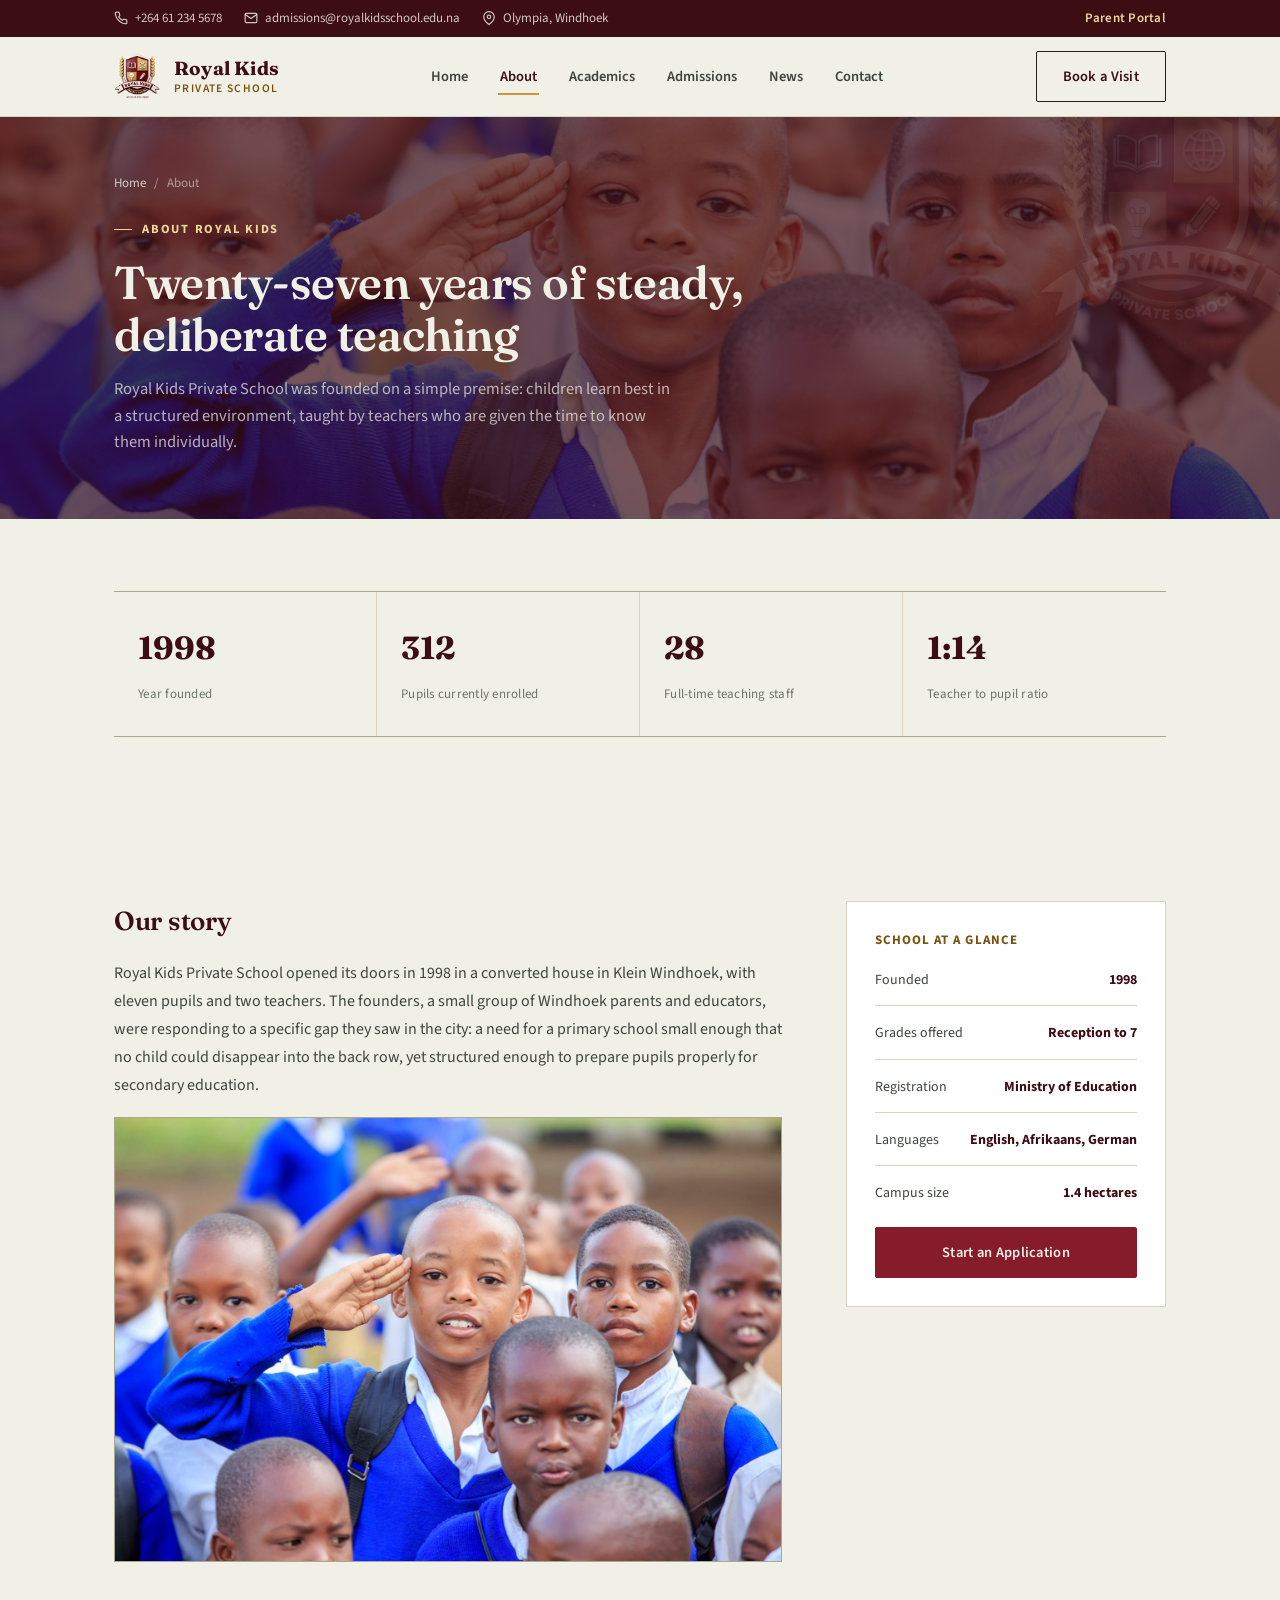
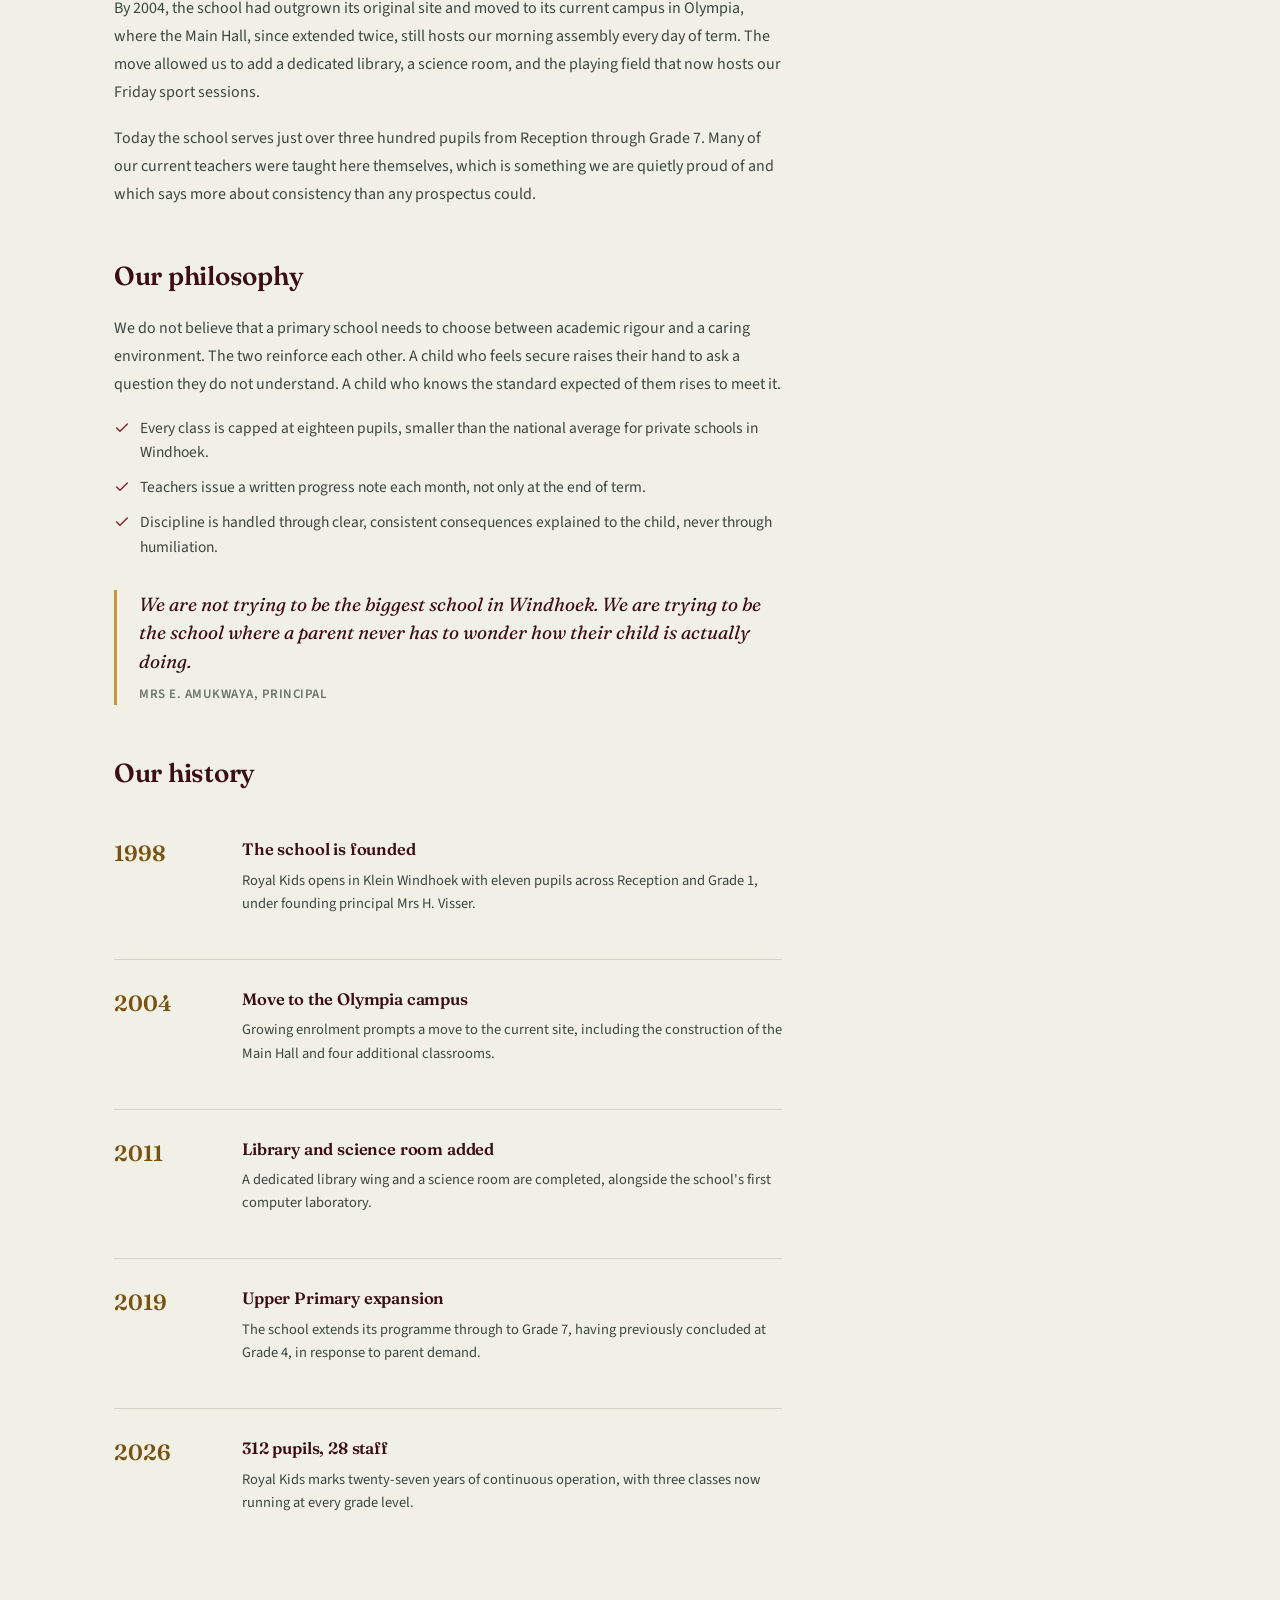
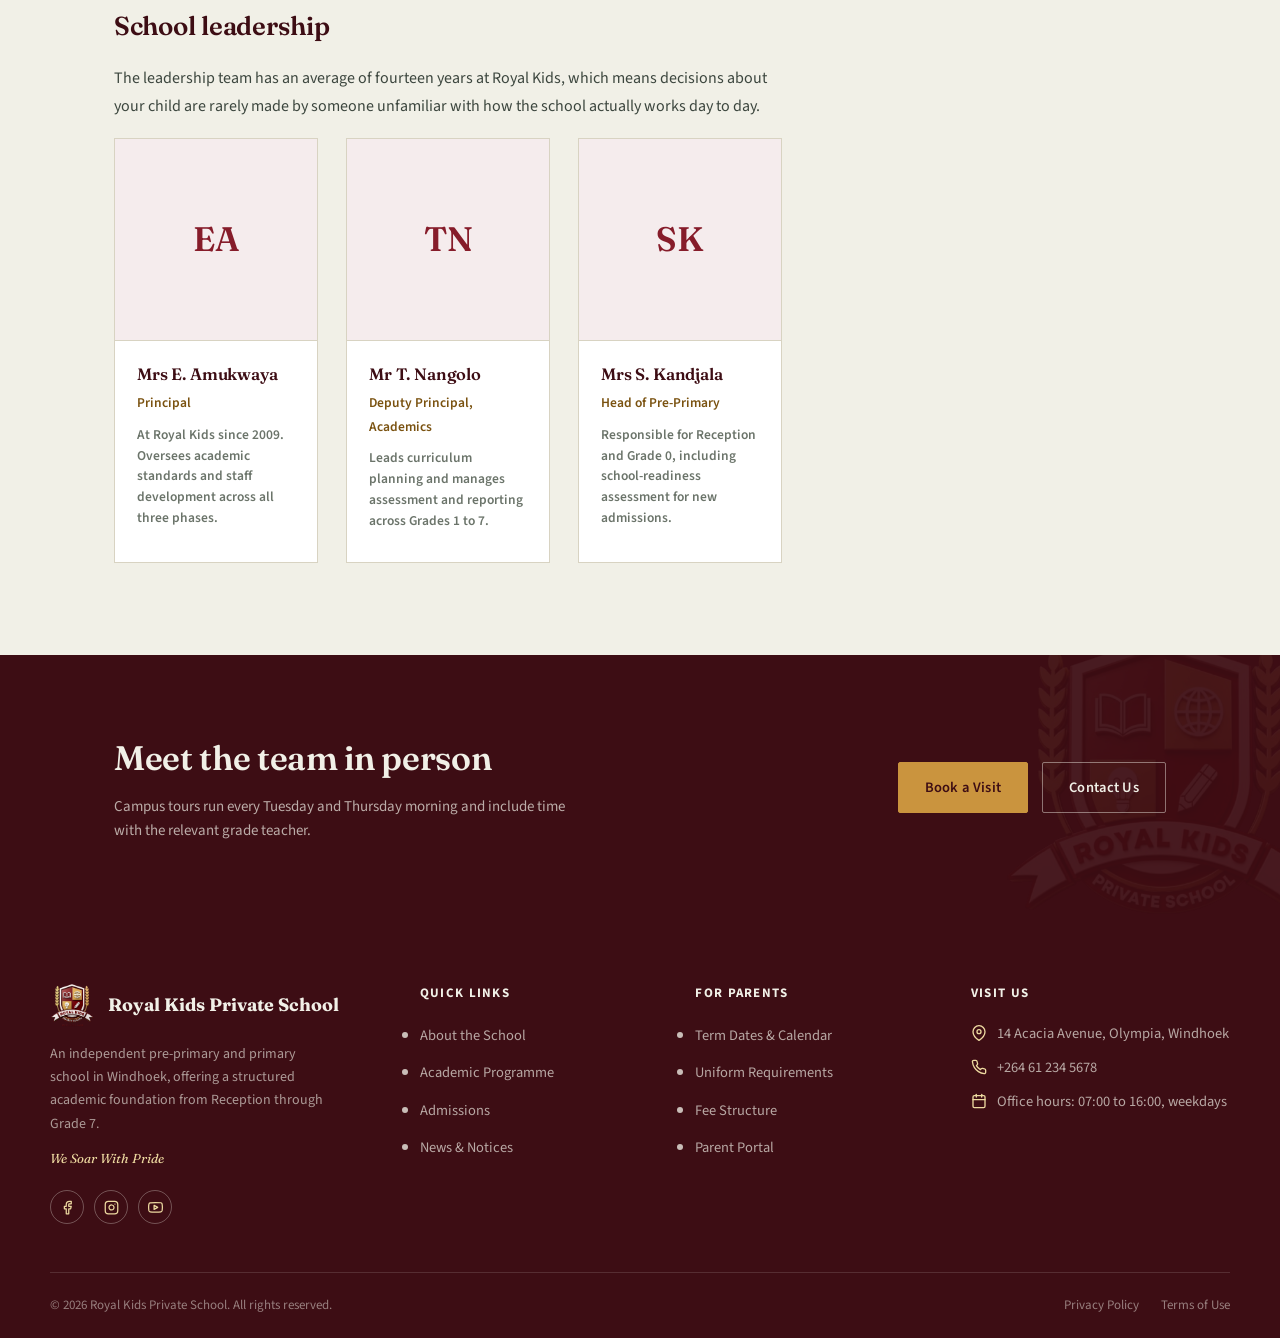
==== pages/about.html @ f963676c "Replace SVG crest with real school logo PNG Swap all crest.svg references (nav brand-mark, footer br" ====
<!DOCTYPE html>
<html lang="en">
<head>
<meta charset="UTF-8">
<meta name="viewport" content="width=device-width, initial-scale=1.0">
<title>About Us | Royal Kids Private School</title>
<meta name="description" content="Learn about Royal Kids Private School's history, leadership, and educational philosophy in Windhoek, Namibia.">
<link rel="preconnect" href="https://fonts.googleapis.com">
<link rel="preconnect" href="https://fonts.gstatic.com" crossorigin>
<link href="https://fonts.googleapis.com/css2?family=Fraunces:ital,opsz,wght@0,9..144,400;0,9..144,500;0,9..144,600;0,9..144,700;1,9..144,500&family=Source+Sans+3:wght@400;500;600;700&display=swap" rel="stylesheet">
<link rel="icon" type="image/png" href="../images/royal-logo.png">
<link rel="stylesheet" href="../css/tokens.css">
<link rel="stylesheet" href="../css/layout.css">
<link rel="stylesheet" href="../css/page.css">
</head>
<body>

<div class="topbar">
  <div class="container">
    <div class="topbar-contact">
      <a href="tel:+264612345678">
        <svg class="icon" viewBox="0 0 24 24" stroke-width="2" stroke-linecap="round" stroke-linejoin="round"><path d="M22 16.92v3a2 2 0 0 1-2.18 2 19.79 19.79 0 0 1-8.63-3.07 19.5 19.5 0 0 1-6-6 19.79 19.79 0 0 1-3.07-8.67A2 2 0 0 1 4.11 2h3a2 2 0 0 1 2 1.72c.127.96.361 1.903.7 2.81a2 2 0 0 1-.45 2.11L8.09 9.91a16 16 0 0 0 6 6l1.27-1.27a2 2 0 0 1 2.11-.45c.907.339 1.85.573 2.81.7A2 2 0 0 1 22 16.92z"/></svg>
        +264 61 234 5678
      </a>
      <a href="mailto:admissions@royalkidsschool.edu.na">
        <svg class="icon" viewBox="0 0 24 24" stroke-width="2" stroke-linecap="round" stroke-linejoin="round"><path d="M4 4h16c1.1 0 2 .9 2 2v12c0 1.1-.9 2-2 2H4c-1.1 0-2-.9-2-2V6c0-1.1.9-2 2-2z"/><polyline points="22,6 12,13 2,6"/></svg>
        admissions@royalkidsschool.edu.na
      </a>
      <span>
        <svg class="icon" viewBox="0 0 24 24" stroke-width="2" stroke-linecap="round" stroke-linejoin="round"><path d="M21 10c0 7-9 13-9 13s-9-6-9-13a9 9 0 1 1 18 0z"/><circle cx="12" cy="10" r="3"/></svg>
        Olympia, Windhoek
      </span>
    </div>
    <div class="topbar-portal">
      <a href="#">Parent Portal</a>
    </div>
  </div>
</div>

<header class="site-header">
  <div class="container">
    <a href="../index.html" class="brand">
      <img src="../images/royal-logo.png" alt="Royal Kids Private School crest" class="brand-mark">
      <span class="brand-name">
        <strong>Royal Kids</strong>
        <span>Private School</span>
      </span>
    </a>
    <nav class="main-nav" aria-label="Primary">
      <ul>
        <li><a href="../index.html">Home</a></li>
        <li><a href="about.html" aria-current="page">About</a></li>
        <li><a href="academics.html">Academics</a></li>
        <li><a href="admissions.html">Admissions</a></li>
        <li><a href="news.html">News</a></li>
        <li><a href="contact.html">Contact</a></li>
      </ul>
    </nav>
    <div class="nav-cta">
      <a href="admissions.html" class="btn btn-outline">Book a Visit</a>
      <button class="nav-toggle" aria-label="Open menu" aria-expanded="false" id="navToggle">
        <svg class="icon" viewBox="0 0 24 24" stroke-width="2" stroke-linecap="round" stroke-linejoin="round"><line x1="3" y1="12" x2="21" y2="12"/><line x1="3" y1="6" x2="21" y2="6"/><line x1="3" y1="18" x2="21" y2="18"/></svg>
      </button>
    </div>
  </div>
  <nav class="mobile-nav" id="mobileNav" aria-label="Mobile">
    <ul>
      <li><a href="../index.html">Home</a></li>
      <li><a href="about.html">About</a></li>
      <li><a href="academics.html">Academics</a></li>
      <li><a href="admissions.html">Admissions</a></li>
      <li><a href="news.html">News</a></li>
      <li><a href="contact.html">Contact</a></li>
    </ul>
    <div class="mobile-cta">
      <a href="admissions.html" class="btn btn-primary" style="width:100%; justify-content:center;">Book a Visit</a>
    </div>
  </nav>
</header>

<main>

  <section class="page-hero">
    <img src="../images/photos/photo-about-assembly.jpg" alt="" class="page-hero-photo">
    <img src="../images/royal-logo.png" alt="" class="page-hero-watermark">
    <div class="container">
      <div class="breadcrumb"><a href="../index.html">Home</a> <span>/</span> <span>About</span></div>
      <span class="eyebrow">About Royal Kids</span>
      <h1>Twenty-seven years of steady, deliberate teaching</h1>
      <p>Royal Kids Private School was founded on a simple premise: children learn best in a structured environment, taught by teachers who are given the time to know them individually.</p>
    </div>
  </section>

  <section class="section--tight">
    <div class="container">
      <div class="stat-row">
        <div class="stat-cell">
          <strong>1998</strong>
          <span>Year founded</span>
        </div>
        <div class="stat-cell">
          <strong>312</strong>
          <span>Pupils currently enrolled</span>
        </div>
        <div class="stat-cell">
          <strong>28</strong>
          <span>Full-time teaching staff</span>
        </div>
        <div class="stat-cell">
          <strong>1:14</strong>
          <span>Teacher to pupil ratio</span>
        </div>
      </div>
    </div>
  </section>

  <section class="section">
    <div class="container">
      <div class="page-body">
        <div class="prose">
          <h2>Our story</h2>
          <p>Royal Kids Private School opened its doors in 1998 in a converted house in Klein Windhoek, with eleven pupils and two teachers. The founders, a small group of Windhoek parents and educators, were responding to a specific gap they saw in the city: a need for a primary school small enough that no child could disappear into the back row, yet structured enough to prepare pupils properly for secondary education.</p>

          <div class="prose-photo">
            <img src="../images/photos/photo-about-assembly.jpg" alt="Royal Kids pupils in school uniform gathered outdoors on the Olympia campus">
          </div>

          <p>By 2004, the school had outgrown its original site and moved to its current campus in Olympia, where the Main Hall, since extended twice, still hosts our morning assembly every day of term. The move allowed us to add a dedicated library, a science room, and the playing field that now hosts our Friday sport sessions.</p>
          <p>Today the school serves just over three hundred pupils from Reception through Grade 7. Many of our current teachers were taught here themselves, which is something we are quietly proud of and which says more about consistency than any prospectus could.</p>

          <h2>Our philosophy</h2>
          <p>We do not believe that a primary school needs to choose between academic rigour and a caring environment. The two reinforce each other. A child who feels secure raises their hand to ask a question they do not understand. A child who knows the standard expected of them rises to meet it.</p>
          <ul>
            <li><svg class="icon" viewBox="0 0 24 24" stroke-width="2" stroke-linecap="round" stroke-linejoin="round"><polyline points="20,6 9,17 4,12"/></svg>Every class is capped at eighteen pupils, smaller than the national average for private schools in Windhoek.</li>
            <li><svg class="icon" viewBox="0 0 24 24" stroke-width="2" stroke-linecap="round" stroke-linejoin="round"><polyline points="20,6 9,17 4,12"/></svg>Teachers issue a written progress note each month, not only at the end of term.</li>
            <li><svg class="icon" viewBox="0 0 24 24" stroke-width="2" stroke-linecap="round" stroke-linejoin="round"><polyline points="20,6 9,17 4,12"/></svg>Discipline is handled through clear, consistent consequences explained to the child, never through humiliation.</li>
          </ul>

          <blockquote>
            We are not trying to be the biggest school in Windhoek. We are trying to be the school where a parent never has to wonder how their child is actually doing.
            <cite>Mrs E. Amukwaya, Principal</cite>
          </blockquote>

          <h2>Our history</h2>
          <div class="timeline">
            <div class="timeline-row">
              <span class="timeline-year">1998</span>
              <div>
                <h4>The school is founded</h4>
                <p>Royal Kids opens in Klein Windhoek with eleven pupils across Reception and Grade 1, under founding principal Mrs H. Visser.</p>
              </div>
            </div>
            <div class="timeline-row">
              <span class="timeline-year">2004</span>
              <div>
                <h4>Move to the Olympia campus</h4>
                <p>Growing enrolment prompts a move to the current site, including the construction of the Main Hall and four additional classrooms.</p>
              </div>
            </div>
            <div class="timeline-row">
              <span class="timeline-year">2011</span>
              <div>
                <h4>Library and science room added</h4>
                <p>A dedicated library wing and a science room are completed, alongside the school's first computer laboratory.</p>
              </div>
            </div>
            <div class="timeline-row">
              <span class="timeline-year">2019</span>
              <div>
                <h4>Upper Primary expansion</h4>
                <p>The school extends its programme through to Grade 7, having previously concluded at Grade 4, in response to parent demand.</p>
              </div>
            </div>
            <div class="timeline-row">
              <span class="timeline-year">2026</span>
              <div>
                <h4>312 pupils, 28 staff</h4>
                <p>Royal Kids marks twenty-seven years of continuous operation, with three classes now running at every grade level.</p>
              </div>
            </div>
          </div>

          <h2>School leadership</h2>
          <p>The leadership team has an average of fourteen years at Royal Kids, which means decisions about your child are rarely made by someone unfamiliar with how the school actually works day to day.</p>
          <div class="people-grid">
            <div class="person-card">
              <div class="person-portrait"><span>EA</span></div>
              <div class="person-info">
                <h4>Mrs E. Amukwaya</h4>
                <p>Principal</p>
                <p class="bio">At Royal Kids since 2009. Oversees academic standards and staff development across all three phases.</p>
              </div>
            </div>
            <div class="person-card">
              <div class="person-portrait"><span>TN</span></div>
              <div class="person-info">
                <h4>Mr T. Nangolo</h4>
                <p>Deputy Principal, Academics</p>
                <p class="bio">Leads curriculum planning and manages assessment and reporting across Grades 1 to 7.</p>
              </div>
            </div>
            <div class="person-card">
              <div class="person-portrait"><span>SK</span></div>
              <div class="person-info">
                <h4>Mrs S. Kandjala</h4>
                <p>Head of Pre-Primary</p>
                <p class="bio">Responsible for Reception and Grade 0, including school-readiness assessment for new admissions.</p>
              </div>
            </div>
          </div>
        </div>

        <aside class="side-card">
          <h4>School at a glance</h4>
          <div class="side-card-list">
            <div class="side-card-item"><span>Founded</span><span>1998</span></div>
            <div class="side-card-item"><span>Grades offered</span><span>Reception to 7</span></div>
            <div class="side-card-item"><span>Registration</span><span>Ministry of Education</span></div>
            <div class="side-card-item"><span>Languages</span><span>English, Afrikaans, German</span></div>
            <div class="side-card-item"><span>Campus size</span><span>1.4 hectares</span></div>
          </div>
          <a href="admissions.html" class="btn btn-primary">Start an Application</a>
        </aside>
      </div>
    </div>
  </section>

  <section class="cta-band">
    <img src="../images/royal-logo.png" alt="" class="cta-band-watermark">
    <div class="container">
      <div>
        <h2>Meet the team in person</h2>
        <p>Campus tours run every Tuesday and Thursday morning and include time with the relevant grade teacher.</p>
      </div>
      <div class="cta-band-actions">
        <a href="admissions.html" class="btn btn-on-dark">Book a Visit</a>
        <a href="contact.html" class="btn btn-ghost-on-dark">Contact Us</a>
      </div>
    </div>
  </section>

</main>

<footer class="site-footer">
  <div class="container footer-top">
    <div class="footer-brand">
      <div class="footer-brand-row">
        <img src="../images/royal-logo.png" alt="Royal Kids Private School crest" class="brand-mark">
        <strong>Royal Kids Private School</strong>
      </div>
      <p class="footer-tagline">An independent pre-primary and primary school in Windhoek, offering a structured academic foundation from Reception through Grade 7.</p>
      <p class="footer-soar">We Soar With Pride</p>
      <div class="footer-social">
        <a href="#" aria-label="Facebook"><svg class="icon" viewBox="0 0 24 24" stroke-width="2" stroke-linecap="round" stroke-linejoin="round"><path d="M18 2h-3a5 5 0 00-5 5v3H7v4h3v8h4v-8h3l1-4h-4V7a1 1 0 011-1h3z"/></svg></a>
        <a href="#" aria-label="Instagram"><svg class="icon" viewBox="0 0 24 24" stroke-width="2" stroke-linecap="round" stroke-linejoin="round"><rect x="2" y="2" width="20" height="20" rx="5"/><path d="M16 11.37A4 4 0 1112.63 8 4 4 0 0116 11.37z"/><line x1="17.5" y1="6.5" x2="17.51" y2="6.5"/></svg></a>
        <a href="#" aria-label="YouTube"><svg class="icon" viewBox="0 0 24 24" stroke-width="2" stroke-linecap="round" stroke-linejoin="round"><path d="M22.54 6.42a2.78 2.78 0 00-1.94-2C18.88 4 12 4 12 4s-6.88 0-8.6.46a2.78 2.78 0 00-1.94 2A29 29 0 001 11.75a29 29 0 00.46 5.33A2.78 2.78 0 003.4 19c1.72.46 8.6.46 8.6.46s6.88 0 8.6-.46a2.78 2.78 0 001.94-2 29 29 0 00.46-5.25 29 29 0 00-.46-5.33z"/><polygon points="9.75,15.02 15.5,11.75 9.75,8.48"/></svg></a>
      </div>
    </div>
    <div class="footer-col">
      <h4>Quick Links</h4>
      <ul>
        <li><a href="about.html">About the School</a></li>
        <li><a href="academics.html">Academic Programme</a></li>
        <li><a href="admissions.html">Admissions</a></li>
        <li><a href="news.html">News &amp; Notices</a></li>
      </ul>
    </div>
    <div class="footer-col">
      <h4>For Parents</h4>
      <ul>
        <li><a href="#">Term Dates &amp; Calendar</a></li>
        <li><a href="#">Uniform Requirements</a></li>
        <li><a href="#">Fee Structure</a></li>
        <li><a href="#">Parent Portal</a></li>
      </ul>
    </div>
    <div class="footer-col">
      <h4>Visit Us</h4>
      <ul class="footer-contact">
        <li>
          <svg class="icon" viewBox="0 0 24 24" stroke-width="2" stroke-linecap="round" stroke-linejoin="round"><path d="M21 10c0 7-9 13-9 13s-9-6-9-13a9 9 0 1118 0z"/><circle cx="12" cy="10" r="3"/></svg>
          14 Acacia Avenue, Olympia, Windhoek
        </li>
        <li>
          <svg class="icon" viewBox="0 0 24 24" stroke-width="2" stroke-linecap="round" stroke-linejoin="round"><path d="M22 16.92v3a2 2 0 01-2.18 2 19.79 19.79 0 01-8.63-3.07 19.5 19.5 0 01-6-6 19.79 19.79 0 01-3.07-8.67A2 2 0 014.11 2h3a2 2 0 012 1.72c.127.96.361 1.903.7 2.81a2 2 0 01-.45 2.11L8.09 9.91a16 16 0 006 6l1.27-1.27a2 2 0 012.11-.45c.907.339 1.85.573 2.81.7A2 2 0 0122 16.92z"/></svg>
          +264 61 234 5678
        </li>
        <li>
          <svg class="icon" viewBox="0 0 24 24" stroke-width="2" stroke-linecap="round" stroke-linejoin="round"><rect x="3" y="4" width="18" height="18" rx="2"/><line x1="16" y1="2" x2="16" y2="6"/><line x1="8" y1="2" x2="8" y2="6"/><line x1="3" y1="10" x2="21" y2="10"/></svg>
          Office hours: 07:00 to 16:00, weekdays
        </li>
      </ul>
    </div>
  </div>
  <div class="container footer-bottom">
    <span>&copy; 2026 Royal Kids Private School. All rights reserved.</span>
    <div class="footer-bottom-links">
      <a href="#">Privacy Policy</a>
      <a href="#">Terms of Use</a>
    </div>
  </div>
</footer>

<script src="../js/main.js"></script>
</body>
</html>
---- css/tokens.css ----
/* ============================================================
   ROYAL KIDS PRIVATE SCHOOL — DESIGN TOKENS
   A traditional, editorial school identity: maroon and gold,
   warm paper ground.
   No gradients. No drop-shadows-as-decoration. Hairline rules
   throughout, in the spirit of a certificate or report card.
   ============================================================ */

:root {
  /* ---- Color: brand ---- */
  --forest-900: #3D0D14;   /* deepest maroon, nav/footer ground */
  --forest-700: #861C2A;   /* primary brand maroon */
  --forest-600: #9E2333;   /* lighter step, hovers */
  --forest-100: #F5ECED;   /* pale maroon wash for sections */

  --brass-700:  #7A5210;   /* deep gold, text-on-paper accent */
  --brass-500:  #CA943E;   /* primary gold accent */
  --brass-200:  #EDD9A0;   /* pale gold wash */

  --maroon-700: #3A0B14;   /* deep secondary, distinct from primary */
  --maroon-500: #521220;

  /* ---- Color: neutrals ---- */
  --paper:      #f1f0e7;   /* warm sage-tinted paper, page ground */
  --paper-raised: #ffffff; /* cards/panels above paper */
  --ink-900:    #1b231d;   /* near-black, warm green-cast, body text */
  --ink-700:    #3c463e;   /* secondary text */
  --ink-500:    #6b746a;   /* tertiary / muted text */
  --line:       #d8d3c2;   /* hairline borders on paper */
  --line-deep:  #aba78f;   /* slightly stronger hairline */

  /* ---- Type ---- */
  --font-display: "Fraunces", "Iowan Old Style", Georgia, serif;
  --font-body: "Source Sans 3", "Segoe UI", system-ui, sans-serif;

  /* ---- Scale ---- */
  --radius-sm: 2px;
  --radius-md: 3px;

  /* ---- Shadow: used only for true elevation, never decoration ---- */
  --shadow-card: 0 1px 2px rgba(61, 13, 20, 0.06), 0 6px 16px rgba(61, 13, 20, 0.07);

  /* ---- Layout ---- */
  --container: 1180px;
  --container-narrow: 760px;
  --gutter: clamp(20px, 5vw, 64px);
}

* { box-sizing: border-box; }

html {
  scroll-behavior: smooth;
}

@media (prefers-reduced-motion: reduce) {
  html { scroll-behavior: auto; }
  *, *::before, *::after {
    animation-duration: 0.001ms !important;
    animation-iteration-count: 1 !important;
    transition-duration: 0.001ms !important;
  }
}

body {
  margin: 0;
  font-family: var(--font-body);
  background: var(--paper);
  color: var(--ink-900);
  font-size: 16.5px;
  line-height: 1.6;
  -webkit-font-smoothing: antialiased;
}

img { max-width: 100%; display: block; }

a { color: inherit; text-decoration: none; }

h1, h2, h3, h4 {
  font-family: var(--font-display);
  font-weight: 600;
  margin: 0;
  color: var(--forest-900);
  letter-spacing: -0.01em;
}

p { margin: 0; }

ul { margin: 0; padding: 0; }

button { font-family: inherit; cursor: pointer; }

:focus-visible {
  outline: 2px solid var(--brass-700);
  outline-offset: 3px;
}

.container {
  max-width: var(--container);
  margin: 0 auto;
  padding-inline: var(--gutter);
}

.container-narrow {
  max-width: var(--container-narrow);
  margin: 0 auto;
  padding-inline: var(--gutter);
}

/* ---- Eyebrow label: used only where it encodes a real category ---- */
.eyebrow {
  display: inline-flex;
  align-items: center;
  gap: 10px;
  font-family: var(--font-body);
  font-size: 12.5px;
  font-weight: 700;
  letter-spacing: 0.14em;
  text-transform: uppercase;
  color: var(--brass-700);
}

.eyebrow::before {
  content: "";
  width: 18px;
  height: 1px;
  background: var(--brass-700);
  display: inline-block;
}

/* ---- Double rule: the recurring section-divider signature ---- */
.ledger-rule {
  height: 9px;
  border-top: 1px solid var(--line-deep);
  border-bottom: 1px solid var(--line-deep);
}

.ledger-rule--brass {
  border-color: var(--brass-500);
  opacity: 0.6;
}

/* ---- Buttons ---- */
.btn {
  display: inline-flex;
  align-items: center;
  gap: 10px;
  font-family: var(--font-body);
  font-weight: 600;
  font-size: 14.5px;
  letter-spacing: 0.02em;
  padding: 13px 26px;
  border-radius: var(--radius-sm);
  border: 1px solid transparent;
  transition: background 160ms ease, color 160ms ease, border-color 160ms ease;
  white-space: nowrap;
}

.btn-primary {
  background: var(--forest-700);
  color: var(--paper);
  border-color: var(--forest-700);
}
.btn-primary:hover { background: var(--forest-600); }

.btn-outline {
  background: transparent;
  color: var(--forest-900);
  border-color: var(--ink-900);
}
.btn-outline:hover {
  background: var(--forest-900);
  color: var(--paper);
  border-color: var(--forest-900);
}

.btn-on-dark {
  background: var(--brass-500);
  color: var(--forest-900);
  border-color: var(--brass-500);
}
.btn-on-dark:hover { background: var(--brass-200); }

.btn-ghost-on-dark {
  background: transparent;
  color: var(--paper);
  border-color: rgba(241, 240, 231, 0.45);
}
.btn-ghost-on-dark:hover {
  border-color: var(--paper);
  background: rgba(241, 240, 231, 0.08);
}

.btn svg { width: 16px; height: 16px; flex-shrink: 0; }

/* ---- Icon sizing helper ---- */
.icon { width: 22px; height: 22px; stroke: currentColor; fill: none; }
---- css/layout.css ----
/* ============================================================
   SITE HEADER / NAVIGATION
   ============================================================ */

.topbar {
  background: var(--forest-900);
  color: var(--paper);
  font-size: 13px;
}

.topbar .container {
  display: flex;
  align-items: center;
  justify-content: space-between;
  padding-top: 8px;
  padding-bottom: 8px;
  flex-wrap: wrap;
  gap: 8px;
}

.topbar-contact {
  display: flex;
  gap: 22px;
  flex-wrap: wrap;
}

.topbar-contact a,
.topbar-contact span {
  display: inline-flex;
  align-items: center;
  gap: 7px;
  color: rgba(241, 240, 231, 0.82);
  transition: color 150ms ease;
}

.topbar-contact a:hover { color: var(--brass-200); }

.topbar-contact .icon { width: 14px; height: 14px; }

@media (max-width: 700px) {
  .topbar-contact a[href^="mailto"],
  .topbar-contact span { display: none; }
}

.topbar-portal a {
  color: var(--brass-200);
  font-weight: 600;
  letter-spacing: 0.02em;
}

.site-header {
  background: var(--paper);
  border-bottom: 1px solid var(--line);
  position: sticky;
  top: 0;
  z-index: 50;
}

.site-header .container {
  display: flex;
  align-items: center;
  justify-content: space-between;
  padding-top: 14px;
  padding-bottom: 14px;
  gap: 24px;
}

.brand {
  display: flex;
  align-items: center;
  gap: 14px;
}

.brand-mark { width: 46px; height: 46px; flex-shrink: 0; }

.brand-name {
  display: flex;
  flex-direction: column;
  line-height: 1.15;
}

.brand-name strong {
  font-family: var(--font-display);
  font-size: 19px;
  font-weight: 700;
  color: var(--forest-900);
  letter-spacing: 0.01em;
}

.brand-name span {
  font-size: 11.5px;
  letter-spacing: 0.12em;
  text-transform: uppercase;
  color: var(--brass-700);
  font-weight: 600;
  margin-top: 2px;
}

.main-nav {
  display: flex;
  align-items: center;
  gap: 30px;
}

.main-nav ul {
  display: flex;
  gap: 28px;
  list-style: none;
}

.main-nav a {
  font-size: 14.5px;
  font-weight: 600;
  color: var(--ink-700);
  padding: 6px 2px;
  border-bottom: 2px solid transparent;
  transition: color 150ms ease, border-color 150ms ease;
}

.main-nav a:hover,
.main-nav a[aria-current="page"] {
  color: var(--forest-900);
  border-bottom-color: var(--brass-500);
}

.nav-cta { display: flex; align-items: center; gap: 12px; }

.nav-toggle {
  display: none;
  background: transparent;
  border: 1px solid var(--line-deep);
  border-radius: var(--radius-sm);
  width: 42px;
  height: 38px;
  align-items: center;
  justify-content: center;
}

.nav-toggle .icon { width: 20px; height: 20px; color: var(--forest-900); }

@media (max-width: 900px) {
  .main-nav { display: none; }
  .nav-toggle { display: flex; }
  .nav-cta .btn-outline { display: none; }
}

.mobile-nav {
  display: none;
  background: var(--paper);
  border-bottom: 1px solid var(--line);
}

.mobile-nav.is-open { display: block; }

.mobile-nav ul {
  list-style: none;
  display: flex;
  flex-direction: column;
}

.mobile-nav a {
  display: block;
  padding: 14px var(--gutter);
  font-size: 15px;
  font-weight: 600;
  color: var(--ink-700);
  border-top: 1px solid var(--line);
}

.mobile-nav .mobile-cta {
  padding: 16px var(--gutter) 20px;
  border-top: 1px solid var(--line);
}

/* ============================================================
   SITE FOOTER
   ============================================================ */

.site-footer {
  background: var(--forest-900);
  color: rgba(241, 240, 231, 0.78);
}

.footer-top {
  padding: 64px 0 48px;
  display: grid;
  grid-template-columns: 1.4fr 1fr 1fr 1.1fr;
  gap: 40px;
}

@media (max-width: 880px) {
  .footer-top { grid-template-columns: 1fr 1fr; row-gap: 36px; }
}
@media (max-width: 560px) {
  .footer-top { grid-template-columns: 1fr; }
}

.footer-brand .brand-mark { width: 44px; height: 44px; }

.footer-brand {
  display: flex;
  flex-direction: column;
  gap: 16px;
}

.footer-brand-row { display: flex; align-items: center; gap: 14px; }

.footer-brand-row strong {
  font-family: var(--font-display);
  font-size: 18px;
  color: var(--paper);
}

.footer-tagline {
  font-size: 14px;
  line-height: 1.65;
  max-width: 280px;
  color: rgba(241, 240, 231, 0.62);
}

.footer-soar {
  font-family: var(--font-display);
  font-style: italic;
  font-size: 13px;
  color: var(--brass-200);
  margin-top: -4px;
}

.footer-social {
  display: flex;
  gap: 10px;
  margin-top: 6px;
}

.footer-social a {
  width: 34px;
  height: 34px;
  border: 1px solid rgba(241, 240, 231, 0.3);
  border-radius: 50%;
  display: flex;
  align-items: center;
  justify-content: center;
  transition: border-color 150ms ease, background 150ms ease;
}

.footer-social a:hover {
  border-color: var(--brass-500);
  background: rgba(202, 148, 62, 0.15);
}

.footer-social .icon { width: 15px; height: 15px; color: var(--brass-200); }

.footer-col h4 {
  font-family: var(--font-body);
  color: var(--paper);
  font-size: 13px;
  font-weight: 700;
  letter-spacing: 0.1em;
  text-transform: uppercase;
  margin-bottom: 18px;
}

.footer-col ul { display: flex; flex-direction: column; gap: 11px; }

.footer-col a {
  font-size: 14.5px;
  color: rgba(241, 240, 231, 0.68);
  transition: color 150ms ease;
}

.footer-col a:hover { color: var(--brass-200); }

.footer-contact li {
  display: flex;
  align-items: flex-start;
  gap: 10px;
  font-size: 14.5px;
  color: rgba(241, 240, 231, 0.68);
}

.footer-contact .icon { width: 16px; height: 16px; flex-shrink: 0; margin-top: 3px; color: var(--brass-200); }

.footer-bottom {
  border-top: 1px solid rgba(241, 240, 231, 0.14);
  padding: 22px 0;
  display: flex;
  justify-content: space-between;
  align-items: center;
  flex-wrap: wrap;
  gap: 10px;
  font-size: 13px;
  color: rgba(241, 240, 231, 0.5);
}

.footer-bottom-links { display: flex; gap: 22px; }
.footer-bottom-links a:hover { color: var(--brass-200); }

/* ============================================================
   CTA BAND (used across all pages)
   ============================================================ */

.cta-band {
  background: var(--forest-900);
  color: var(--paper);
  position: relative;
  overflow: hidden;
}

.cta-band .container {
  padding-top: 76px;
  padding-bottom: 76px;
  display: flex;
  justify-content: space-between;
  align-items: center;
  gap: 36px;
  flex-wrap: wrap;
  position: relative;
  z-index: 1;
}

.cta-band h2 {
  color: var(--paper);
  font-size: clamp(26px, 3vw, 34px);
  max-width: 480px;
  margin-bottom: 10px;
}

.cta-band p { color: rgba(241, 240, 231, 0.7); font-size: 15px; max-width: 460px; }

.cta-band-actions { display: flex; gap: 14px; flex-wrap: wrap; }

.cta-band-watermark {
  position: absolute;
  right: -40px;
  top: 50%;
  transform: translateY(-50%);
  width: 320px;
  height: 320px;
  opacity: 0.06;
  pointer-events: none;
}

@media (max-width: 700px) {
  .cta-band-watermark { display: none; }
}
---- css/page.css ----
/* ============================================================
   INNER PAGE SCAFFOLDING
   Shared across About, Academics, Admissions, News, Contact
   ============================================================ */

.page-hero {
  background: var(--forest-900);
  color: var(--paper);
  padding: 56px 0 64px;
  position: relative;
  overflow: hidden;
}

.page-hero-photo {
  position: absolute;
  inset: 0;
  width: 100%;
  height: 100%;
  object-fit: cover;
  display: block;
  z-index: 0;
}

.page-hero::before {
  content: '';
  position: absolute;
  inset: 0;
  background: rgba(61, 13, 20, 0.70);
  z-index: 1;
}

.page-hero .container {
  position: relative;
  z-index: 2;
}

.page-hero .eyebrow { color: var(--brass-200); }
.page-hero .eyebrow::before { background: var(--brass-200); }

.page-hero h1 {
  color: var(--paper);
  font-size: clamp(32px, 4vw, 46px);
  margin-top: 18px;
  max-width: 640px;
  line-height: 1.12;
}

.page-hero p {
  color: rgba(241, 240, 231, 0.72);
  font-size: 16.5px;
  max-width: 560px;
  margin-top: 16px;
  line-height: 1.6;
}

.page-hero-watermark {
  position: absolute;
  right: -30px;
  top: -40px;
  width: 280px;
  opacity: 0.07;
  pointer-events: none;
  z-index: 2;
}

.breadcrumb {
  display: flex;
  gap: 8px;
  align-items: center;
  font-size: 13px;
  color: rgba(241, 240, 231, 0.55);
  margin-bottom: 18px;
}
.breadcrumb a { color: rgba(241, 240, 231, 0.8); }
.breadcrumb a:hover { color: var(--brass-200); }

/* ---- Section spacing ---- */
.section { padding: 92px 0; }
.section--tight { padding: 72px 0; }
.section--alt { background: var(--forest-100); }

/* ---- Two column content + sidebar pattern ---- */
.page-body {
  display: grid;
  grid-template-columns: 1fr 320px;
  gap: 64px;
  align-items: start;
}

@media (max-width: 900px) {
  .page-body { grid-template-columns: 1fr; gap: 48px; }
}

.prose h2 {
  font-size: 26px;
  margin-top: 48px;
  margin-bottom: 16px;
}
.prose h2:first-child { margin-top: 0; }

.prose h3 {
  font-size: 19px;
  margin-top: 30px;
  margin-bottom: 10px;
  color: var(--forest-900);
}

.prose p {
  font-size: 16px;
  line-height: 1.75;
  color: var(--ink-700);
  margin-bottom: 18px;
}

.prose ul {
  list-style: none;
  display: flex;
  flex-direction: column;
  gap: 10px;
  margin-bottom: 22px;
}

.prose ul li {
  display: flex;
  align-items: flex-start;
  gap: 10px;
  font-size: 15.5px;
  color: var(--ink-700);
  line-height: 1.6;
}

.prose ul li .icon { width: 16px; height: 16px; color: var(--forest-700); margin-top: 4px; flex-shrink: 0; }

.prose blockquote {
  border-left: 3px solid var(--brass-500);
  padding-left: 22px;
  margin: 30px 0;
  font-family: var(--font-display);
  font-style: italic;
  font-size: 19px;
  color: var(--forest-900);
  line-height: 1.5;
}

.prose blockquote cite {
  display: block;
  font-family: var(--font-body);
  font-style: normal;
  font-size: 13px;
  font-weight: 600;
  letter-spacing: 0.04em;
  text-transform: uppercase;
  color: var(--ink-500);
  margin-top: 10px;
}

.prose-photo {
  border: 1px solid var(--line-deep);
  overflow: hidden;
  aspect-ratio: 3/2;
  margin: 8px 0 32px;
}

.prose-photo img {
  width: 100%;
  height: 100%;
  display: block;
  object-fit: cover;
}

/* ---- Sidebar card ---- */
.side-card {
  background: var(--paper-raised);
  border: 1px solid var(--line);
  padding: 28px;
  position: sticky;
  top: 100px;
}

.side-card h4 {
  font-family: var(--font-body);
  font-size: 13px;
  font-weight: 700;
  letter-spacing: 0.08em;
  text-transform: uppercase;
  color: var(--brass-700);
  margin-bottom: 18px;
}

.side-card-list { display: flex; flex-direction: column; gap: 16px; margin-bottom: 22px; }

.side-card-item {
  display: flex;
  justify-content: space-between;
  align-items: baseline;
  gap: 12px;
  padding-bottom: 14px;
  border-bottom: 1px solid var(--line);
  font-size: 14px;
}

.side-card-item:last-child { border-bottom: none; padding-bottom: 0; }

.side-card-item span:first-child { color: var(--ink-700); }
.side-card-item span:last-child { color: var(--forest-900); font-weight: 700; text-align: right; }

.side-card .btn { width: 100%; justify-content: center; }

/* ---- Stat row (about page) ---- */
.stat-row {
  display: grid;
  grid-template-columns: repeat(4, 1fr);
  border-top: 1px solid var(--line-deep);
  border-bottom: 1px solid var(--line-deep);
}

@media (max-width: 700px) {
  .stat-row { grid-template-columns: 1fr 1fr; }
}

.stat-cell {
  padding: 30px 24px;
  border-right: 1px solid var(--line);
}
.stat-cell:last-child { border-right: none; }

@media (max-width: 700px) {
  .stat-cell:nth-child(2n) { border-right: none; }
  .stat-cell { border-bottom: 1px solid var(--line); }
}

.stat-cell strong {
  display: block;
  font-family: var(--font-display);
  font-size: 32px;
  color: var(--forest-900);
  margin-bottom: 6px;
}

.stat-cell span {
  font-size: 13px;
  color: var(--ink-500);
  letter-spacing: 0.02em;
}

/* ---- Staff / leadership grid ---- */
.people-grid {
  display: grid;
  grid-template-columns: repeat(3, 1fr);
  gap: 28px;
}

@media (max-width: 760px) {
  .people-grid { grid-template-columns: repeat(2, 1fr); }
}
@media (max-width: 520px) {
  .people-grid { grid-template-columns: 1fr; }
}

.person-card {
  background: var(--paper-raised);
  border: 1px solid var(--line);
}

.person-portrait {
  aspect-ratio: 1 / 1;
  background: var(--forest-100);
  display: flex;
  align-items: center;
  justify-content: center;
  border-bottom: 1px solid var(--line);
}

.person-portrait span {
  font-family: var(--font-display);
  font-size: 34px;
  font-weight: 600;
  color: var(--forest-700);
}

.person-info { padding: 20px 22px; }
.person-info h4 { font-size: 16.5px; margin-bottom: 4px; }
.person-info p { font-size: 13.5px; color: var(--brass-700); font-weight: 600; margin-bottom: 10px; }
.person-info .bio { font-size: 13.5px; color: var(--ink-500); line-height: 1.55; }

/* ---- Timeline (history, about page) ---- */
.timeline {
  display: flex;
  flex-direction: column;
}

.timeline-row {
  display: grid;
  grid-template-columns: 100px 1fr;
  gap: 28px;
  padding: 26px 0;
  border-top: 1px solid var(--line);
}
.timeline-row:first-child { border-top: none; }

.timeline-year {
  font-family: var(--font-display);
  font-size: 22px;
  color: var(--brass-700);
  font-weight: 600;
}

.timeline-row h4 { font-size: 16.5px; margin-bottom: 6px; }
.timeline-row p { font-size: 14.5px; color: var(--ink-700); line-height: 1.6; }

/* ---- Fee/info table ---- */
.info-table {
  width: 100%;
  border-collapse: collapse;
  margin: 24px 0 32px;
}

.info-table th, .info-table td {
  text-align: left;
  padding: 14px 16px;
  border-bottom: 1px solid var(--line);
  font-size: 14.5px;
}

.info-table th {
  font-size: 12px;
  letter-spacing: 0.06em;
  text-transform: uppercase;
  color: var(--brass-700);
  font-weight: 700;
  border-bottom: 2px solid var(--line-deep);
}

.info-table td:first-child { color: var(--ink-900); font-weight: 600; }
.info-table td { color: var(--ink-700); }

/* ---- Subject grid (academics page) ---- */
.subject-grid {
  display: grid;
  grid-template-columns: repeat(2, 1fr);
  gap: 1px;
  background: var(--line);
  border: 1px solid var(--line);
  margin-bottom: 8px;
}

@media (max-width: 640px) {
  .subject-grid { grid-template-columns: 1fr; }
}

.subject-cell {
  background: var(--paper-raised);
  padding: 22px 26px;
  display: flex;
  align-items: flex-start;
  gap: 14px;
}

.subject-cell .icon { width: 20px; height: 20px; color: var(--forest-700); margin-top: 3px; flex-shrink: 0; }

.subject-cell h4 { font-size: 15.5px; margin-bottom: 4px; }
.subject-cell p { font-size: 13.5px; color: var(--ink-500); line-height: 1.5; }

/* ---- Contact page ---- */
.contact-grid {
  display: grid;
  grid-template-columns: 1fr 1fr;
  gap: 56px;
}

@media (max-width: 900px) {
  .contact-grid { grid-template-columns: 1fr; }
}

.contact-info-list { display: flex; flex-direction: column; gap: 26px; margin-top: 28px; }

.contact-info-item { display: flex; gap: 16px; }

.contact-info-icon {
  width: 44px;
  height: 44px;
  border: 1px solid var(--brass-500);
  border-radius: 50%;
  display: flex;
  align-items: center;
  justify-content: center;
  flex-shrink: 0;
}
.contact-info-icon .icon { width: 19px; height: 19px; color: var(--forest-700); }

.contact-info-text h4 { font-size: 15.5px; margin-bottom: 4px; }
.contact-info-text p { font-size: 14.5px; color: var(--ink-700); line-height: 1.55; }

.contact-form {
  background: var(--paper-raised);
  border: 1px solid var(--line);
  padding: 36px;
}

.form-row { margin-bottom: 20px; }
.form-row label {
  display: block;
  font-size: 13px;
  font-weight: 700;
  letter-spacing: 0.03em;
  color: var(--ink-700);
  margin-bottom: 8px;
}

.form-row input,
.form-row select,
.form-row textarea {
  width: 100%;
  padding: 12px 14px;
  border: 1px solid var(--line-deep);
  background: var(--paper);
  font-family: var(--font-body);
  font-size: 14.5px;
  color: var(--ink-900);
  border-radius: var(--radius-sm);
}

.form-row input:focus,
.form-row select:focus,
.form-row textarea:focus {
  outline: 2px solid var(--brass-700);
  outline-offset: 1px;
  border-color: var(--brass-700);
}

.form-row-split { display: grid; grid-template-columns: 1fr 1fr; gap: 16px; }
@media (max-width: 520px) { .form-row-split { grid-template-columns: 1fr; } }

.map-frame {
  border: 1px solid var(--line-deep);
  aspect-ratio: 16/10;
  overflow: hidden;
  margin-top: 32px;
}
.map-frame img { width: 100%; height: 100%; object-fit: cover; }

/* ---- News list page ---- */
.news-filter {
  display: flex;
  gap: 10px;
  flex-wrap: wrap;
  margin-bottom: 40px;
}

.news-filter button {
  padding: 9px 18px;
  border: 1px solid var(--line-deep);
  background: transparent;
  font-size: 13.5px;
  font-weight: 600;
  color: var(--ink-700);
  border-radius: 30px;
  transition: background 150ms ease, color 150ms ease, border-color 150ms ease;
}

.news-filter button.is-active,
.news-filter button:hover {
  background: var(--forest-900);
  color: var(--paper);
  border-color: var(--forest-900);
}

.news-feature {
  display: grid;
  grid-template-columns: 1fr 1fr;
  gap: 36px;
  border: 1px solid var(--line);
  background: var(--paper-raised);
  margin-bottom: 40px;
}

@media (max-width: 760px) {
  .news-feature { grid-template-columns: 1fr; }
}

.news-feature-media { aspect-ratio: 16/12; overflow: hidden; border-right: 1px solid var(--line); }
@media (max-width: 760px) { .news-feature-media { border-right: none; border-bottom: 1px solid var(--line); } }
.news-feature-media img { width: 100%; height: 100%; object-fit: cover; }

.news-feature-body { padding: 36px 36px 36px 0; display: flex; flex-direction: column; justify-content: center; }
@media (max-width: 760px) { .news-feature-body { padding: 30px; } }

.news-feature-body h3 { font-size: 24px; margin: 12px 0 14px; }
.news-feature-body p { font-size: 15px; color: var(--ink-700); line-height: 1.65; margin-bottom: 18px; }

.news-grid {
  display: grid;
  grid-template-columns: repeat(3, 1fr);
  gap: 28px;
}
@media (max-width: 880px) { .news-grid { grid-template-columns: 1fr 1fr; } }
@media (max-width: 560px) { .news-grid { grid-template-columns: 1fr; } }

.news-card {
  border: 1px solid var(--line);
  background: var(--paper-raised);
}

.news-card-media { aspect-ratio: 16/10; overflow: hidden; border-bottom: 1px solid var(--line); }
.news-card-media img { width: 100%; height: 100%; object-fit: cover; }

.news-card-body { padding: 22px 24px 26px; }
.news-card-body h4 { font-size: 16.5px; margin: 10px 0 8px; line-height: 1.35; }
.news-card-body p { font-size: 13.5px; color: var(--ink-500); line-height: 1.55; }

/* ---- Pagination ---- */
.pagination {
  display: flex;
  justify-content: center;
  gap: 8px;
  margin-top: 48px;
}
.pagination a, .pagination span {
  width: 38px;
  height: 38px;
  display: flex;
  align-items: center;
  justify-content: center;
  border: 1px solid var(--line-deep);
  font-size: 14px;
  font-weight: 600;
  color: var(--ink-700);
}
.pagination a.is-active { background: var(--forest-900); color: var(--paper); border-color: var(--forest-900); }
.pagination a:hover:not(.is-active) { border-color: var(--forest-900); }
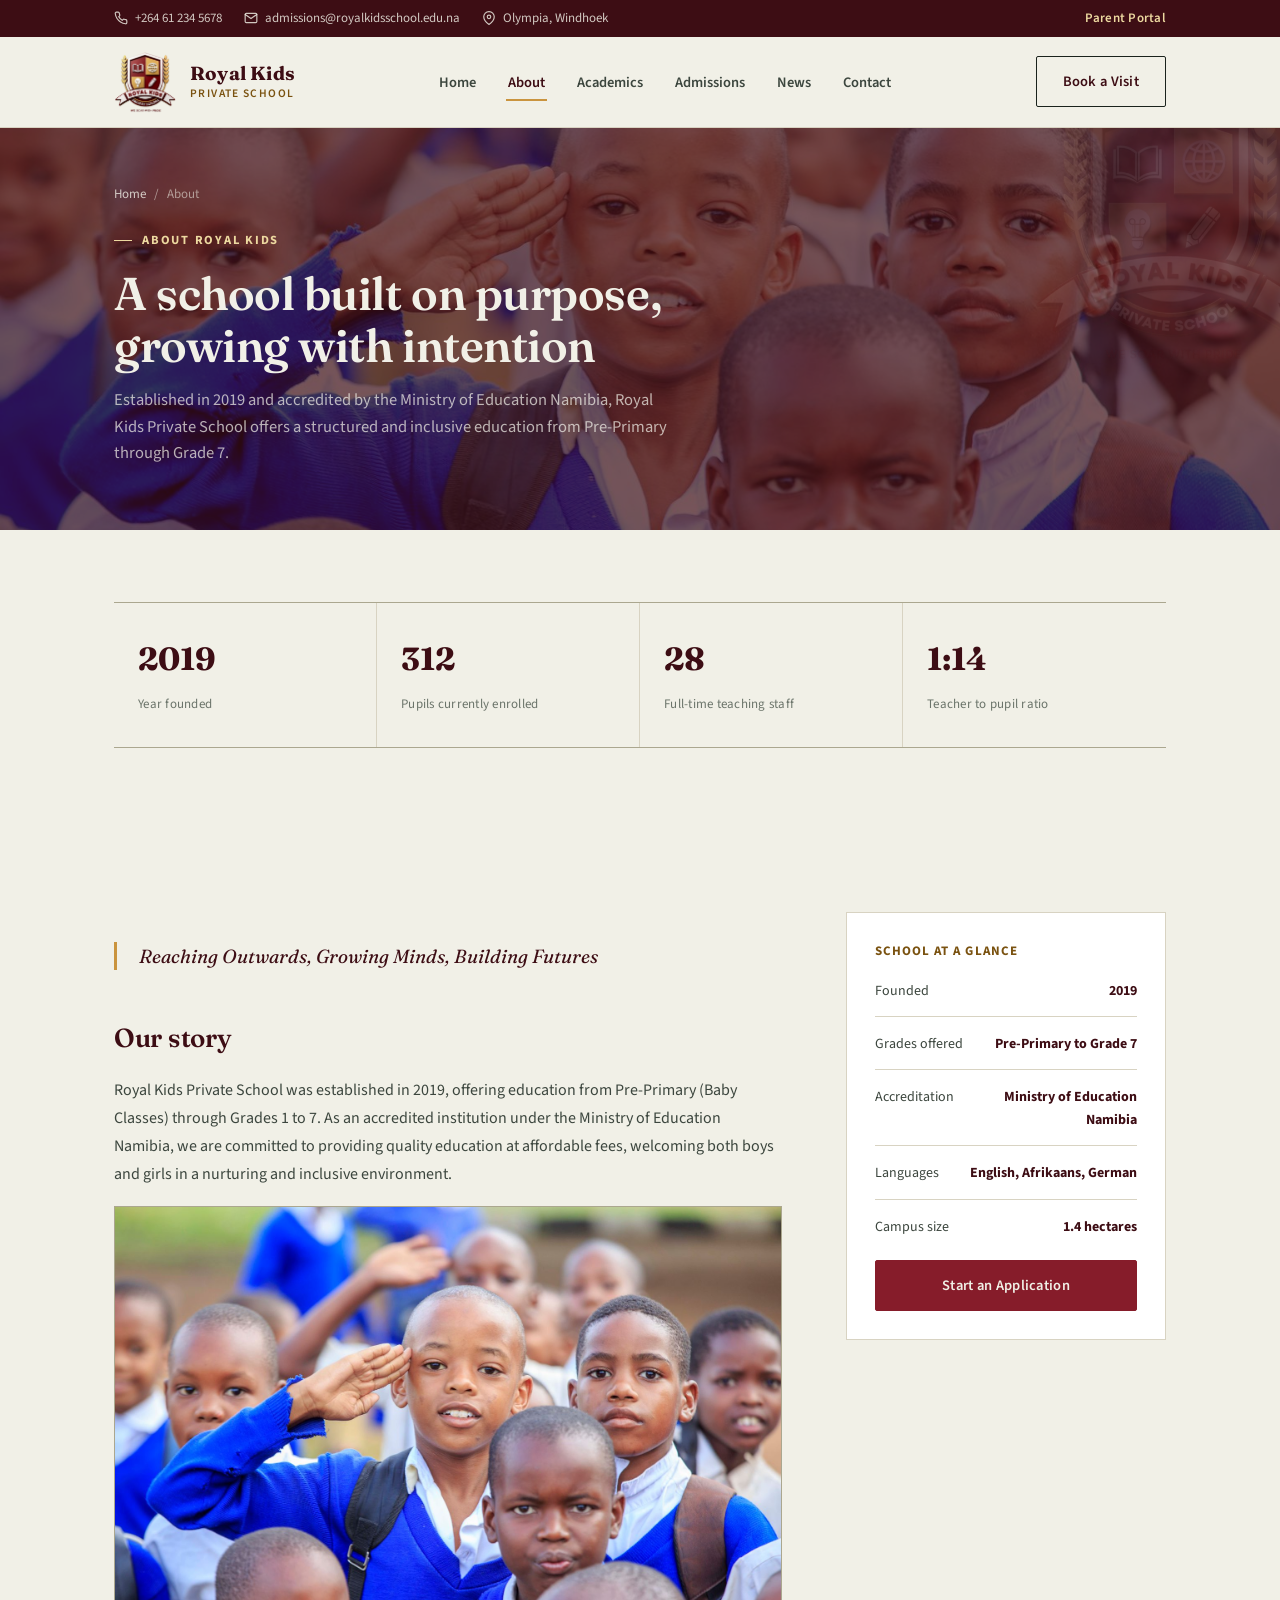
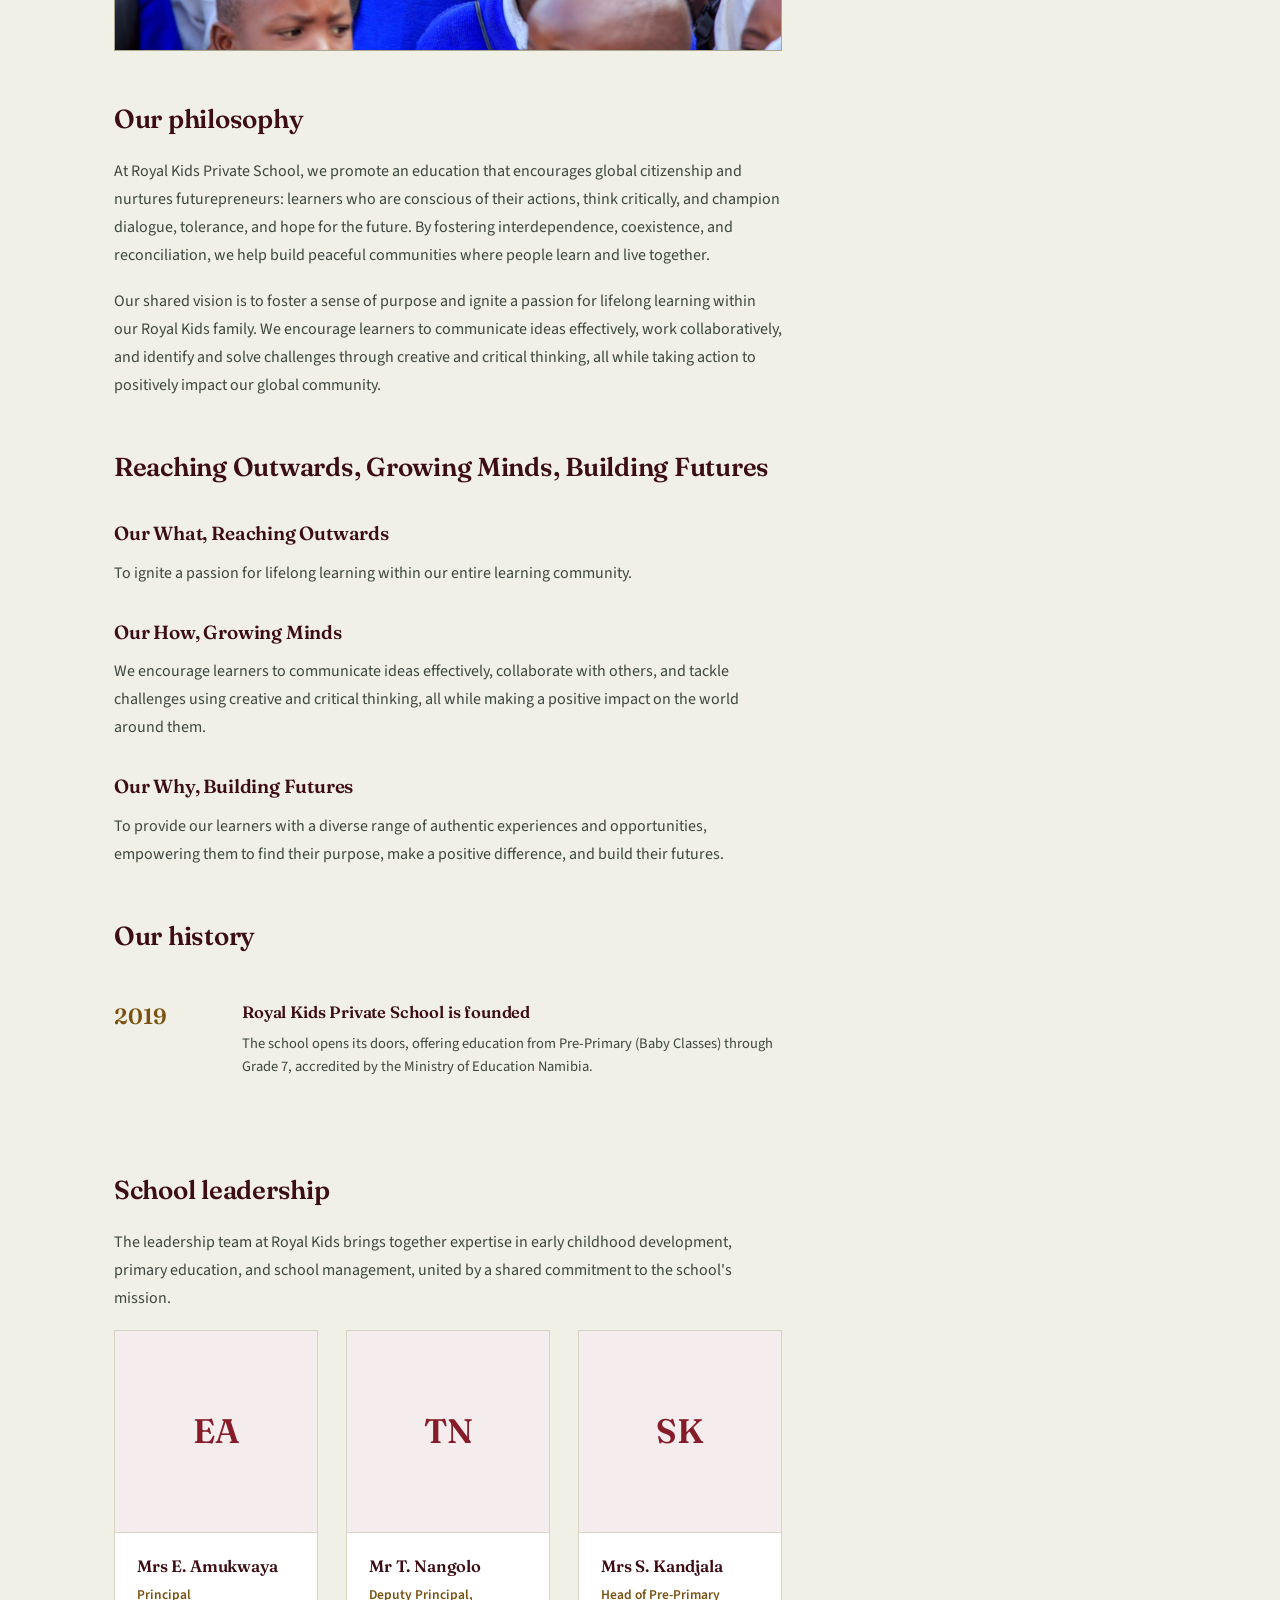
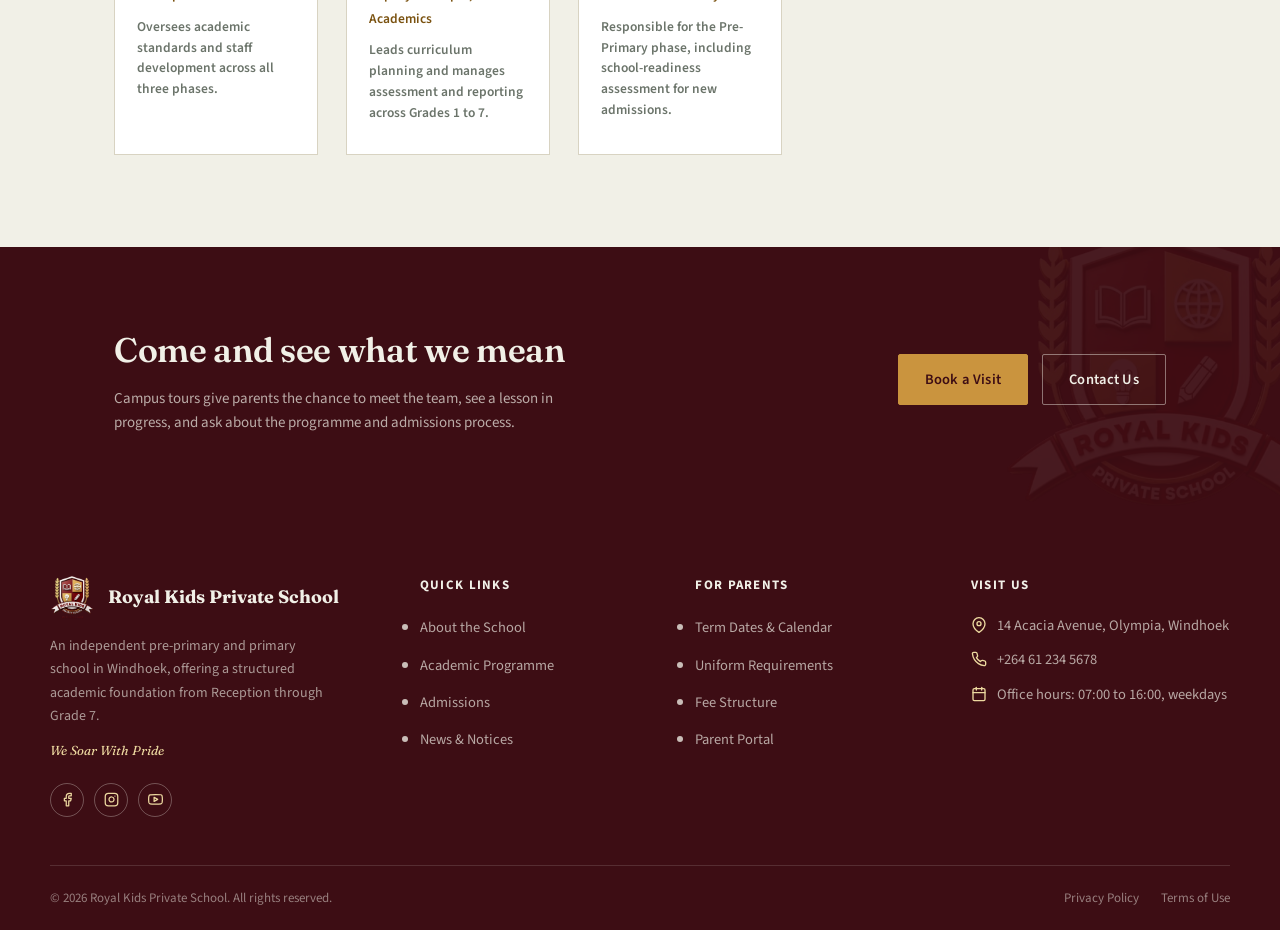
==== commit 6a074f1f: "Update About and Academics with real school content, correct founding year to 2019" ====
--- a/pages/about.html
+++ b/pages/about.html
@@ -86,16 +86,17 @@
     <div class="container">
       <div class="breadcrumb"><a href="../index.html">Home</a> <span>/</span> <span>About</span></div>
       <span class="eyebrow">About Royal Kids</span>
-      <h1>Twenty-seven years of steady, deliberate teaching</h1>
-      <p>Royal Kids Private School was founded on a simple premise: children learn best in a structured environment, taught by teachers who are given the time to know them individually.</p>
+      <h1>A school built on purpose, growing with intention</h1>
+      <p>Established in 2019 and accredited by the Ministry of Education Namibia, Royal Kids Private School offers a structured and inclusive education from Pre-Primary through Grade 7.</p>
     </div>
   </section>
 
   <section class="section--tight">
     <div class="container">
+      <!-- PLACEHOLDER: confirm current enrolment, staff count, and teacher-to-pupil ratio with school before publishing -->
       <div class="stat-row">
         <div class="stat-cell">
-          <strong>1998</strong>
+          <strong>2019</strong>
           <span>Year founded</span>
         </div>
         <div class="stat-cell">
@@ -118,77 +119,56 @@
     <div class="container">
       <div class="page-body">
         <div class="prose">
+
+          <blockquote>
+            Reaching Outwards, Growing Minds, Building Futures
+          </blockquote>
+
           <h2>Our story</h2>
-          <p>Royal Kids Private School opened its doors in 1998 in a converted house in Klein Windhoek, with eleven pupils and two teachers. The founders, a small group of Windhoek parents and educators, were responding to a specific gap they saw in the city: a need for a primary school small enough that no child could disappear into the back row, yet structured enough to prepare pupils properly for secondary education.</p>
+          <p>Royal Kids Private School was established in 2019, offering education from Pre-Primary (Baby Classes) through Grades 1 to 7. As an accredited institution under the Ministry of Education Namibia, we are committed to providing quality education at affordable fees, welcoming both boys and girls in a nurturing and inclusive environment.</p>
 
           <div class="prose-photo">
-            <img src="../images/photos/photo-about-assembly.jpg" alt="Royal Kids pupils in school uniform gathered outdoors on the Olympia campus">
-          </div>
-
-          <p>By 2004, the school had outgrown its original site and moved to its current campus in Olympia, where the Main Hall, since extended twice, still hosts our morning assembly every day of term. The move allowed us to add a dedicated library, a science room, and the playing field that now hosts our Friday sport sessions.</p>
-          <p>Today the school serves just over three hundred pupils from Reception through Grade 7. Many of our current teachers were taught here themselves, which is something we are quietly proud of and which says more about consistency than any prospectus could.</p>
+            <img src="../images/photos/photo-about-assembly.jpg" alt="Royal Kids pupils in school uniform gathered outdoors on the campus">
+          </div>
 
           <h2>Our philosophy</h2>
-          <p>We do not believe that a primary school needs to choose between academic rigour and a caring environment. The two reinforce each other. A child who feels secure raises their hand to ask a question they do not understand. A child who knows the standard expected of them rises to meet it.</p>
-          <ul>
-            <li><svg class="icon" viewBox="0 0 24 24" stroke-width="2" stroke-linecap="round" stroke-linejoin="round"><polyline points="20,6 9,17 4,12"/></svg>Every class is capped at eighteen pupils, smaller than the national average for private schools in Windhoek.</li>
-            <li><svg class="icon" viewBox="0 0 24 24" stroke-width="2" stroke-linecap="round" stroke-linejoin="round"><polyline points="20,6 9,17 4,12"/></svg>Teachers issue a written progress note each month, not only at the end of term.</li>
-            <li><svg class="icon" viewBox="0 0 24 24" stroke-width="2" stroke-linecap="round" stroke-linejoin="round"><polyline points="20,6 9,17 4,12"/></svg>Discipline is handled through clear, consistent consequences explained to the child, never through humiliation.</li>
-          </ul>
-
-          <blockquote>
-            We are not trying to be the biggest school in Windhoek. We are trying to be the school where a parent never has to wonder how their child is actually doing.
-            <cite>Mrs E. Amukwaya, Principal</cite>
-          </blockquote>
-
+          <p>At Royal Kids Private School, we promote an education that encourages global citizenship and nurtures futurepreneurs: learners who are conscious of their actions, think critically, and champion dialogue, tolerance, and hope for the future. By fostering interdependence, coexistence, and reconciliation, we help build peaceful communities where people learn and live together.</p>
+          <p>Our shared vision is to foster a sense of purpose and ignite a passion for lifelong learning within our Royal Kids family. We encourage learners to communicate ideas effectively, work collaboratively, and identify and solve challenges through creative and critical thinking, all while taking action to positively impact our global community.</p>
+
+          <h2>Reaching Outwards, Growing Minds, Building Futures</h2>
+
+          <h3>Our What, Reaching Outwards</h3>
+          <p>To ignite a passion for lifelong learning within our entire learning community.</p>
+
+          <h3>Our How, Growing Minds</h3>
+          <p>We encourage learners to communicate ideas effectively, collaborate with others, and tackle challenges using creative and critical thinking, all while making a positive impact on the world around them.</p>
+
+          <h3>Our Why, Building Futures</h3>
+          <p>To provide our learners with a diverse range of authentic experiences and opportunities, empowering them to find their purpose, make a positive difference, and build their futures.</p>
+
+          <!-- PLACEHOLDER: the timeline entries below are placeholder content. The school was founded in 2019; no further verified milestones have been provided. Replace this entire section with confirmed dates and events from the school before publishing. The pupil and staff figures also need confirmation. -->
           <h2>Our history</h2>
           <div class="timeline">
             <div class="timeline-row">
-              <span class="timeline-year">1998</span>
-              <div>
-                <h4>The school is founded</h4>
-                <p>Royal Kids opens in Klein Windhoek with eleven pupils across Reception and Grade 1, under founding principal Mrs H. Visser.</p>
-              </div>
-            </div>
-            <div class="timeline-row">
-              <span class="timeline-year">2004</span>
-              <div>
-                <h4>Move to the Olympia campus</h4>
-                <p>Growing enrolment prompts a move to the current site, including the construction of the Main Hall and four additional classrooms.</p>
-              </div>
-            </div>
-            <div class="timeline-row">
-              <span class="timeline-year">2011</span>
-              <div>
-                <h4>Library and science room added</h4>
-                <p>A dedicated library wing and a science room are completed, alongside the school's first computer laboratory.</p>
-              </div>
-            </div>
-            <div class="timeline-row">
               <span class="timeline-year">2019</span>
               <div>
-                <h4>Upper Primary expansion</h4>
-                <p>The school extends its programme through to Grade 7, having previously concluded at Grade 4, in response to parent demand.</p>
-              </div>
-            </div>
-            <div class="timeline-row">
-              <span class="timeline-year">2026</span>
-              <div>
-                <h4>312 pupils, 28 staff</h4>
-                <p>Royal Kids marks twenty-seven years of continuous operation, with three classes now running at every grade level.</p>
-              </div>
-            </div>
-          </div>
-
+                <h4>Royal Kids Private School is founded</h4>
+                <p>The school opens its doors, offering education from Pre-Primary (Baby Classes) through Grade 7, accredited by the Ministry of Education Namibia.</p>
+              </div>
+            </div>
+            <!-- PLACEHOLDER: add further verified milestones here once confirmed with the school -->
+          </div>
+
+          <!-- PLACEHOLDER: the names, roles, and biographical details in the leadership section below are placeholder content and must be replaced with real staff information confirmed by the school before publishing. -->
           <h2>School leadership</h2>
-          <p>The leadership team has an average of fourteen years at Royal Kids, which means decisions about your child are rarely made by someone unfamiliar with how the school actually works day to day.</p>
+          <p>The leadership team at Royal Kids brings together expertise in early childhood development, primary education, and school management, united by a shared commitment to the school's mission.</p>
           <div class="people-grid">
             <div class="person-card">
               <div class="person-portrait"><span>EA</span></div>
               <div class="person-info">
                 <h4>Mrs E. Amukwaya</h4>
                 <p>Principal</p>
-                <p class="bio">At Royal Kids since 2009. Oversees academic standards and staff development across all three phases.</p>
+                <p class="bio">Oversees academic standards and staff development across all three phases.</p>
               </div>
             </div>
             <div class="person-card">
@@ -204,7 +184,7 @@
               <div class="person-info">
                 <h4>Mrs S. Kandjala</h4>
                 <p>Head of Pre-Primary</p>
-                <p class="bio">Responsible for Reception and Grade 0, including school-readiness assessment for new admissions.</p>
+                <p class="bio">Responsible for the Pre-Primary phase, including school-readiness assessment for new admissions.</p>
               </div>
             </div>
           </div>
@@ -212,13 +192,15 @@
 
         <aside class="side-card">
           <h4>School at a glance</h4>
+          <!-- PLACEHOLDER: confirm languages of instruction and campus size with school before publishing -->
           <div class="side-card-list">
-            <div class="side-card-item"><span>Founded</span><span>1998</span></div>
-            <div class="side-card-item"><span>Grades offered</span><span>Reception to 7</span></div>
-            <div class="side-card-item"><span>Registration</span><span>Ministry of Education</span></div>
+            <div class="side-card-item"><span>Founded</span><span>2019</span></div>
+            <div class="side-card-item"><span>Grades offered</span><span>Pre-Primary to Grade 7</span></div>
+            <div class="side-card-item"><span>Accreditation</span><span>Ministry of Education Namibia</span></div>
             <div class="side-card-item"><span>Languages</span><span>English, Afrikaans, German</span></div>
             <div class="side-card-item"><span>Campus size</span><span>1.4 hectares</span></div>
           </div>
+          <!-- PLACEHOLDER: once a real application form PDF is available, update this link to point directly to the file -->
           <a href="admissions.html" class="btn btn-primary">Start an Application</a>
         </aside>
       </div>
@@ -229,8 +211,8 @@
     <img src="../images/royal-logo.png" alt="" class="cta-band-watermark">
     <div class="container">
       <div>
-        <h2>Meet the team in person</h2>
-        <p>Campus tours run every Tuesday and Thursday morning and include time with the relevant grade teacher.</p>
+        <h2>Come and see what we mean</h2>
+        <p>Campus tours give parents the chance to meet the team, see a lesson in progress, and ask about the programme and admissions process.</p>
       </div>
       <div class="cta-band-actions">
         <a href="admissions.html" class="btn btn-on-dark">Book a Visit</a>
--- a/css/layout.css
+++ b/css/layout.css
@@ -71,7 +71,7 @@
   gap: 14px;
 }
 
-.brand-mark { width: 46px; height: 46px; flex-shrink: 0; }
+.brand-mark { width: 62px; height: 62px; flex-shrink: 0; }
 
 .brand-name {
   display: flex;
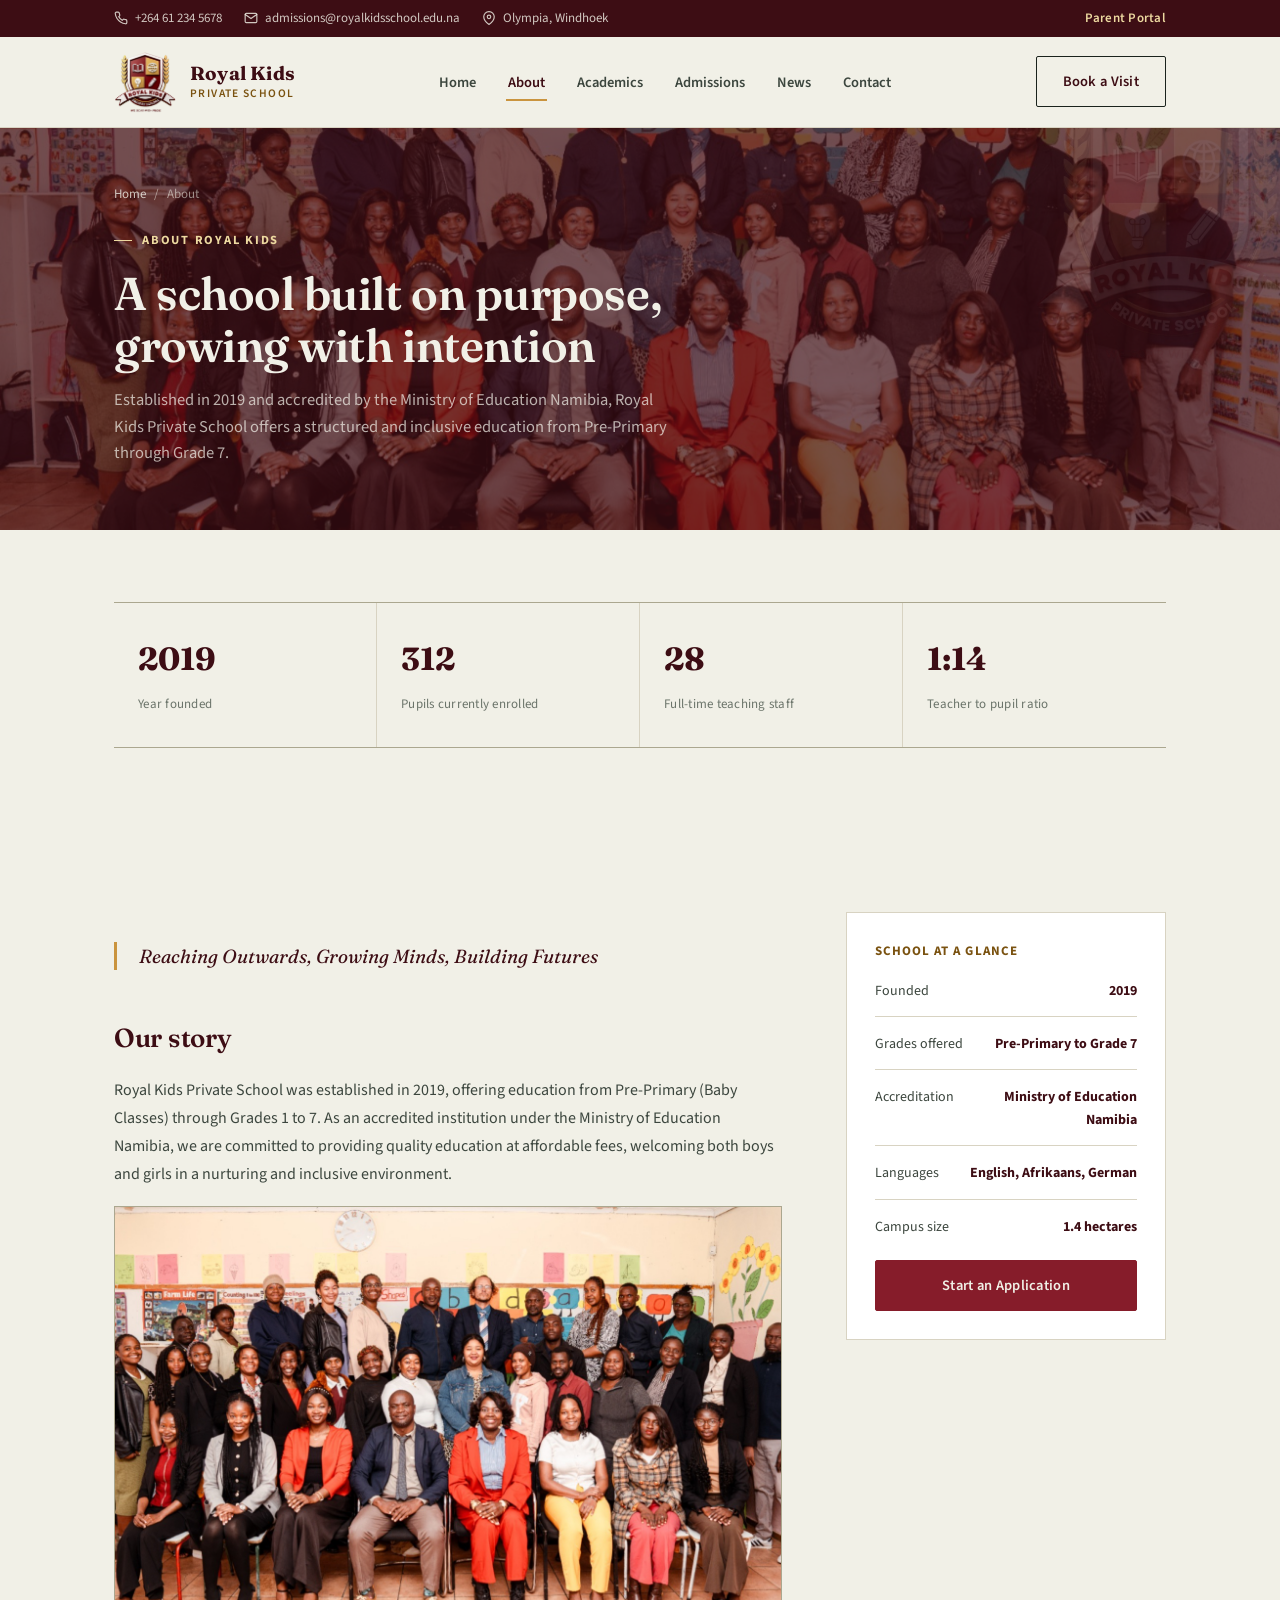
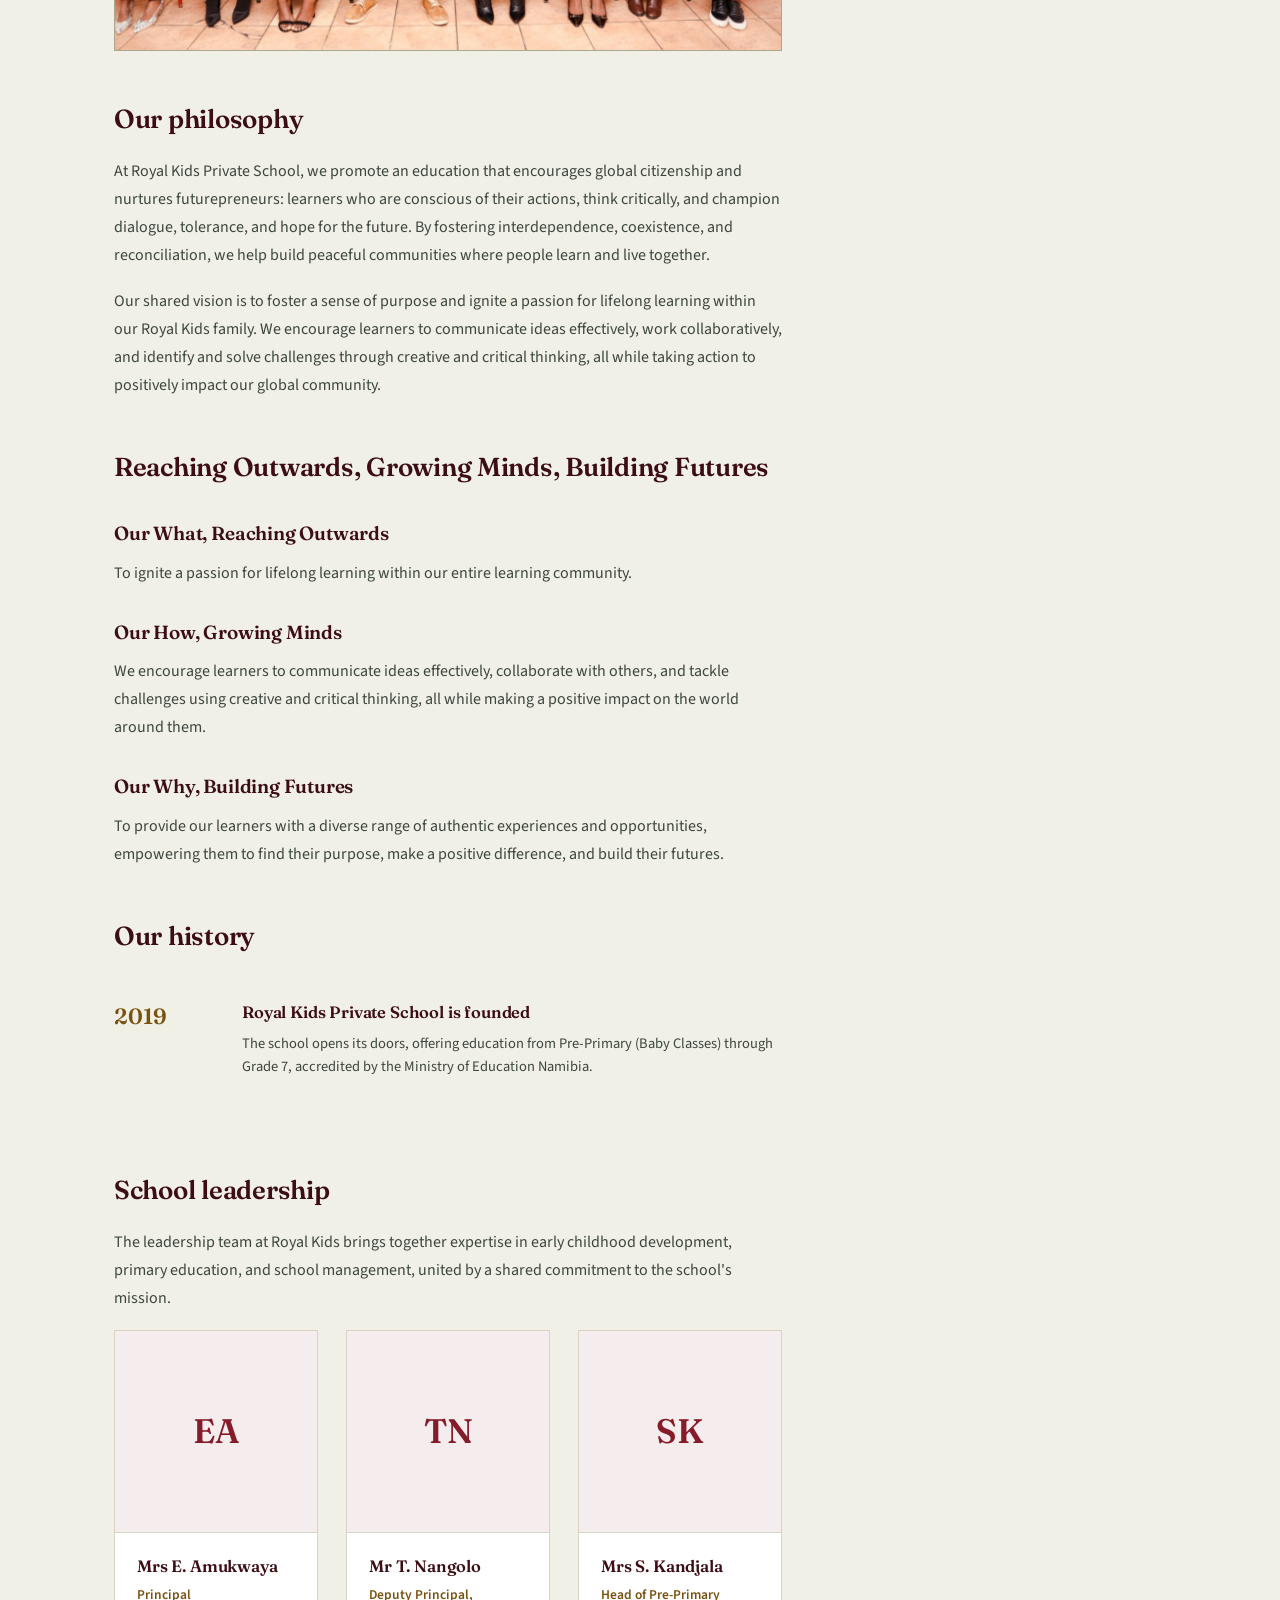
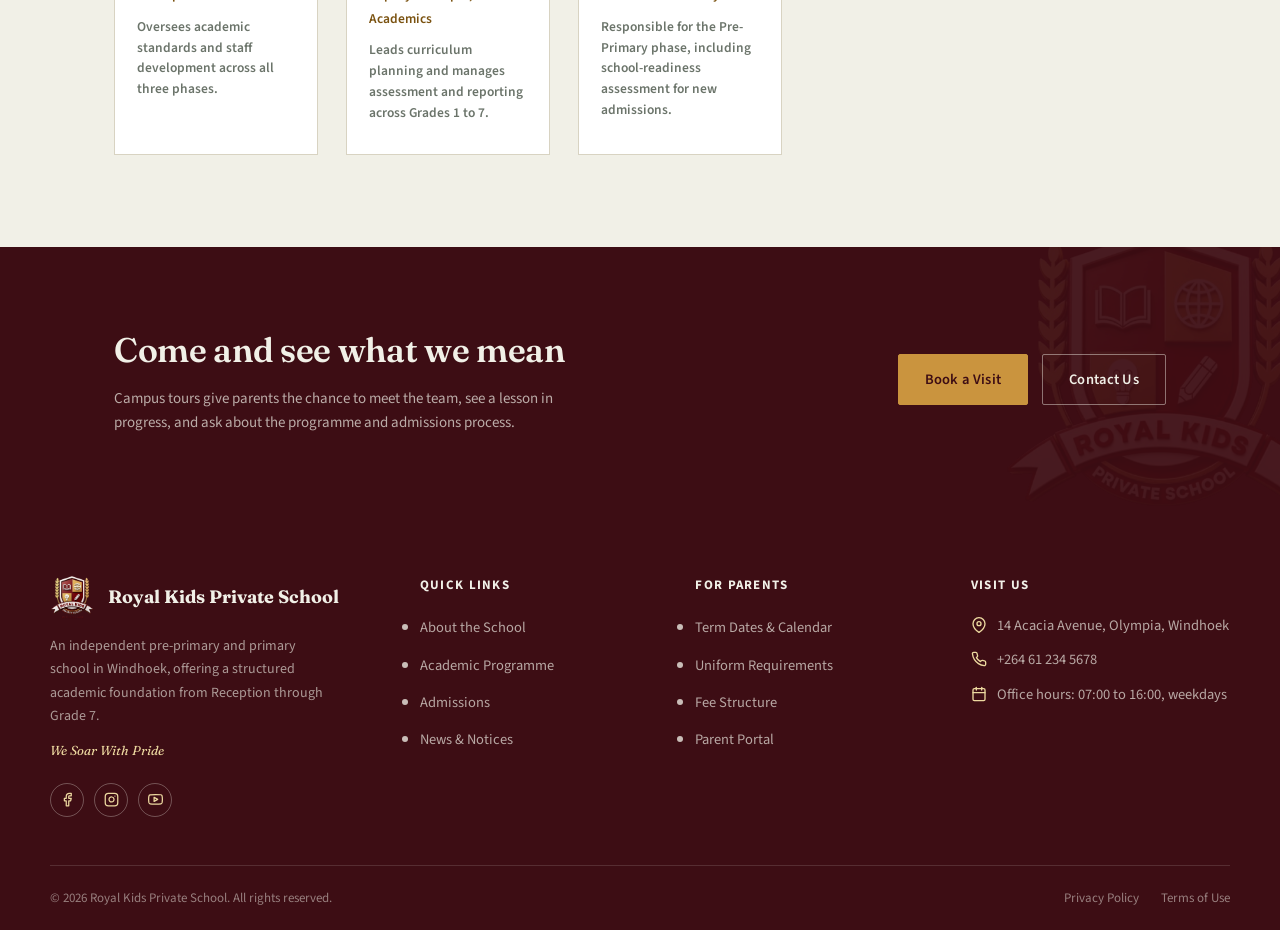
==== commit d5364cf5: "feat(images): replace stock photos with real school photography Swaps all 15 stock/placeholder photo" ====
--- a/pages/about.html
+++ b/pages/about.html
@@ -128,7 +128,7 @@
           <p>Royal Kids Private School was established in 2019, offering education from Pre-Primary (Baby Classes) through Grades 1 to 7. As an accredited institution under the Ministry of Education Namibia, we are committed to providing quality education at affordable fees, welcoming both boys and girls in a nurturing and inclusive environment.</p>
 
           <div class="prose-photo">
-            <img src="../images/photos/photo-about-assembly.jpg" alt="Royal Kids pupils in school uniform gathered outdoors on the campus">
+            <img src="../images/photos/photo-about-assembly.jpg" alt="Royal Kids staff and teachers gathered together at the school">
           </div>
 
           <h2>Our philosophy</h2>
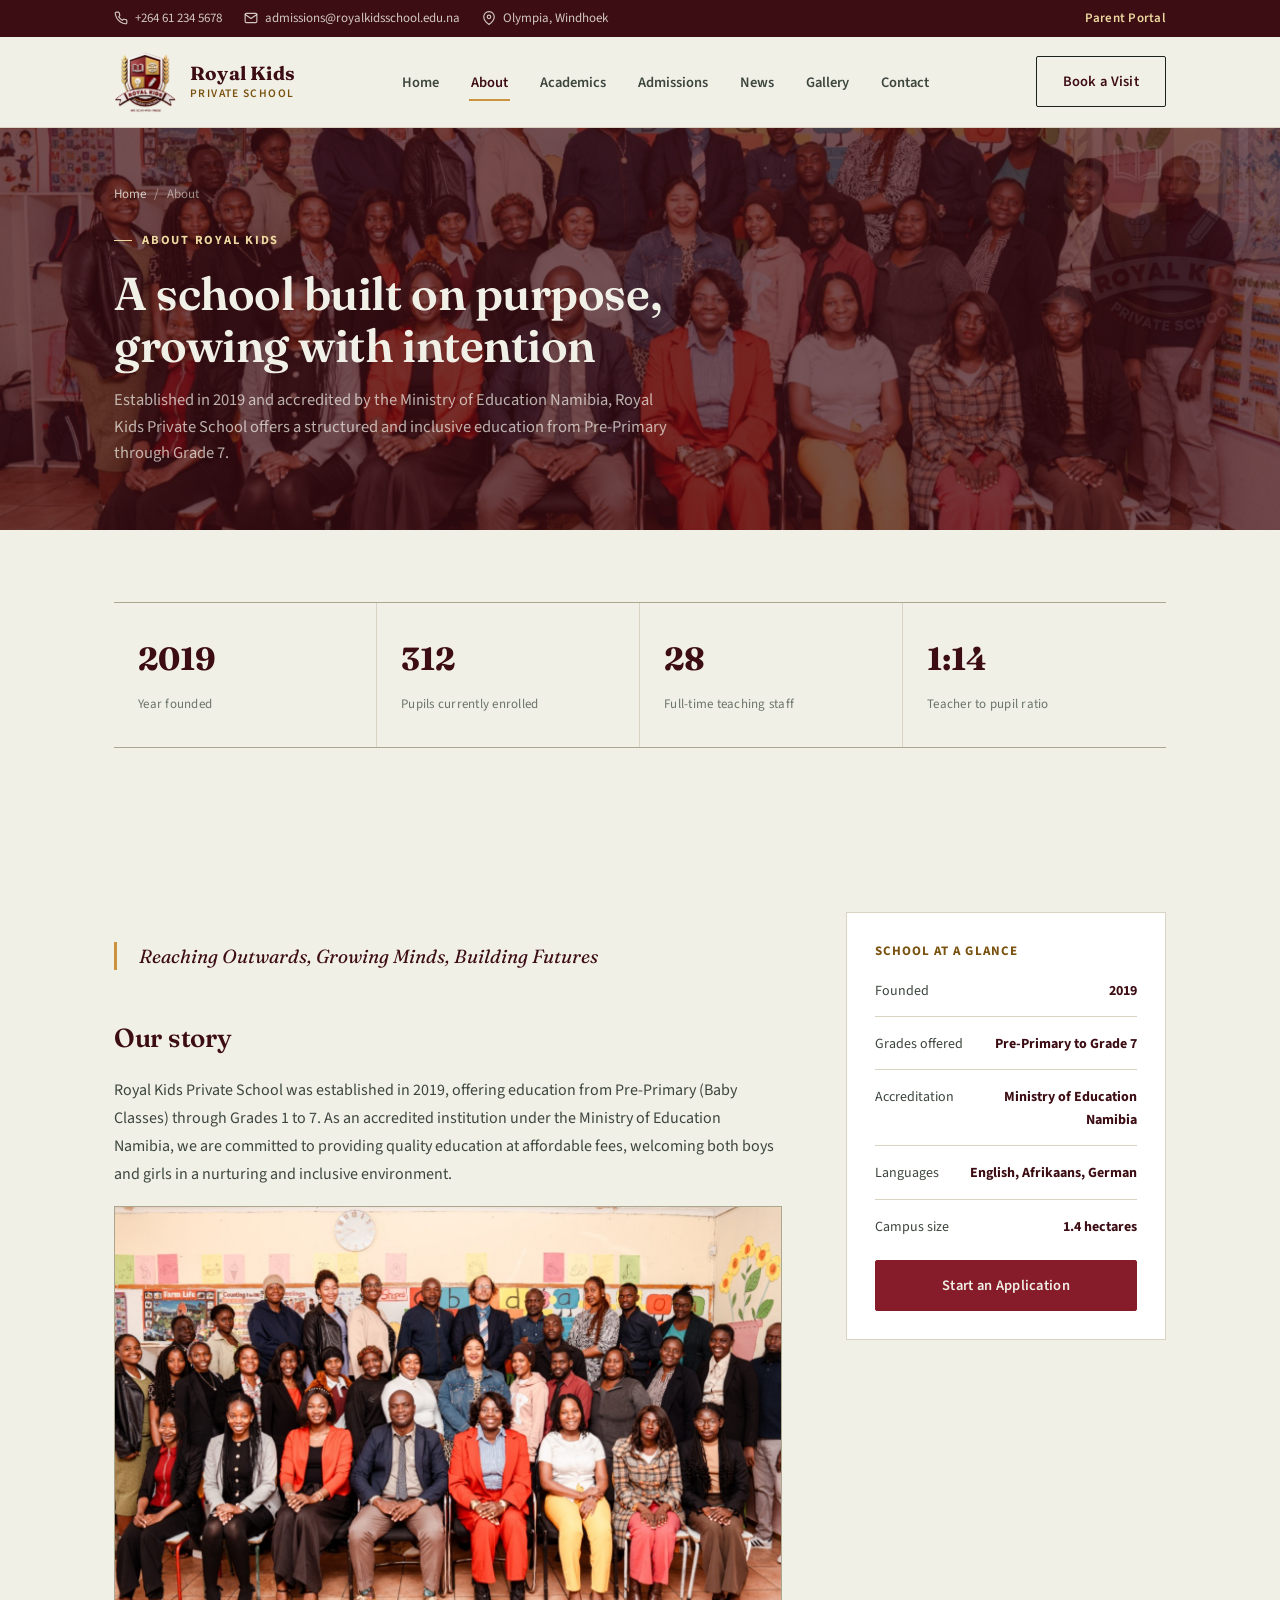
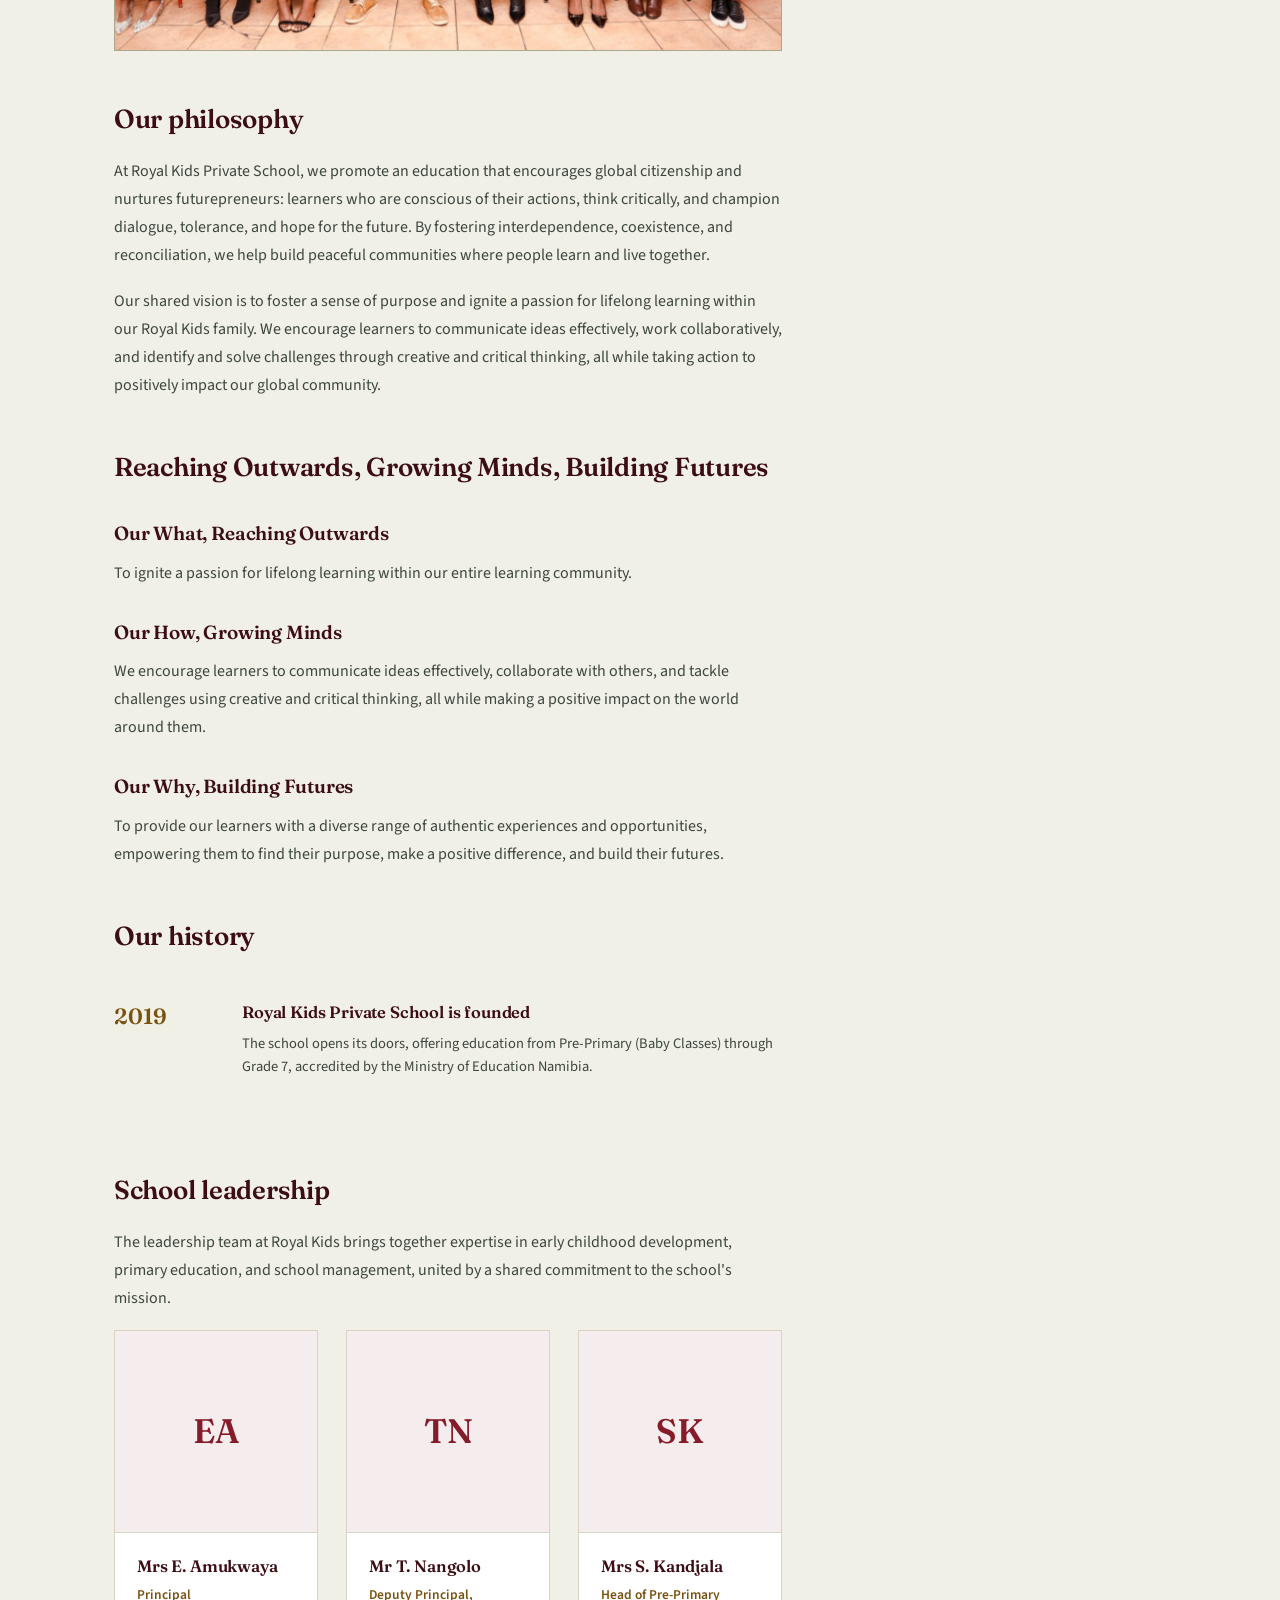
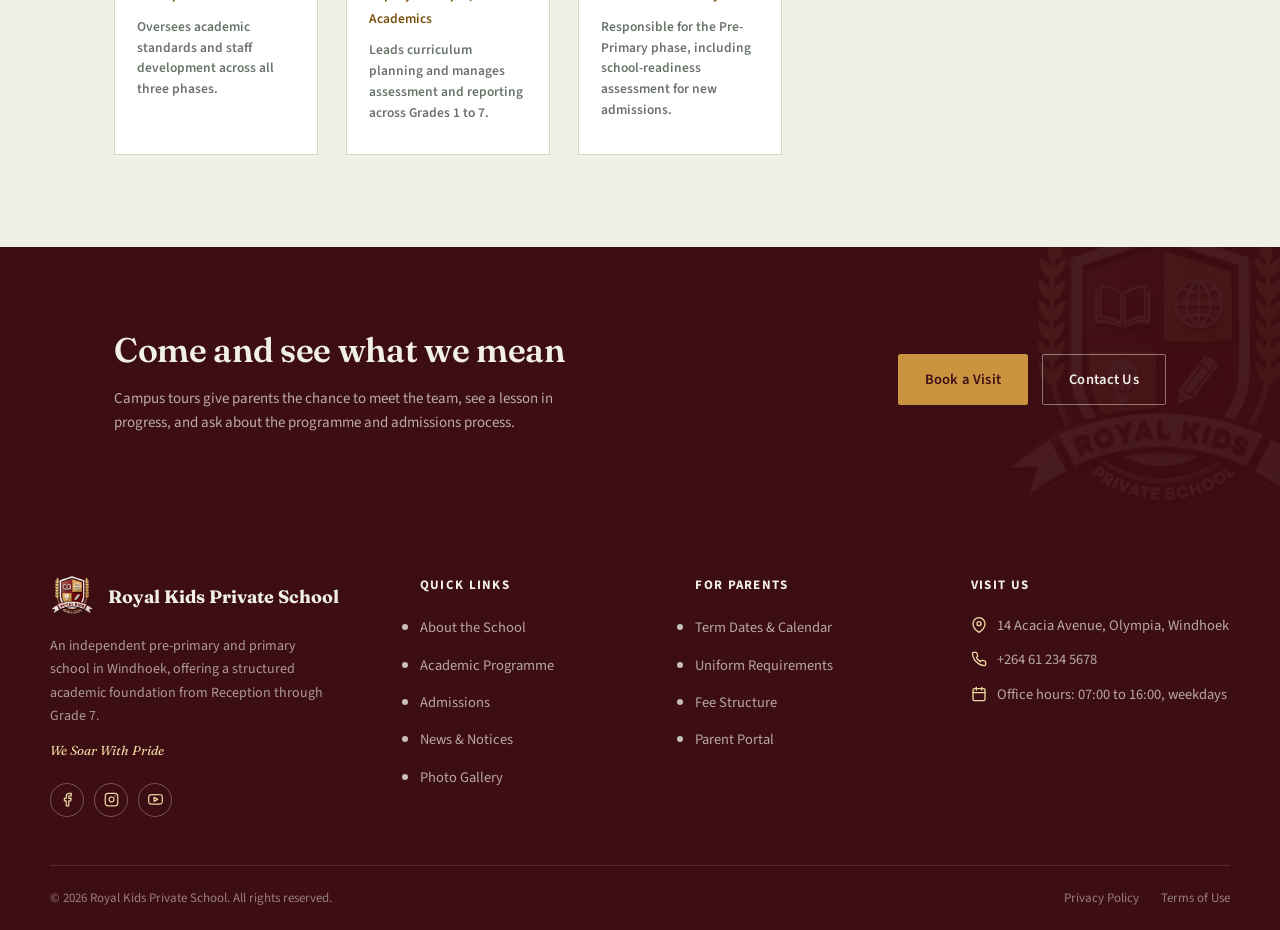
==== commit c1f0aac1: "feat(gallery): add photo gallery page with filtering and lightbox Adds a new gallery page showcasing" ====
--- a/pages/about.html
+++ b/pages/about.html
@@ -53,6 +53,7 @@
         <li><a href="academics.html">Academics</a></li>
         <li><a href="admissions.html">Admissions</a></li>
         <li><a href="news.html">News</a></li>
+        <li><a href="gallery.html">Gallery</a></li>
         <li><a href="contact.html">Contact</a></li>
       </ul>
     </nav>
@@ -70,6 +71,7 @@
       <li><a href="academics.html">Academics</a></li>
       <li><a href="admissions.html">Admissions</a></li>
       <li><a href="news.html">News</a></li>
+      <li><a href="gallery.html">Gallery</a></li>
       <li><a href="contact.html">Contact</a></li>
     </ul>
     <div class="mobile-cta">
@@ -245,6 +247,7 @@
         <li><a href="academics.html">Academic Programme</a></li>
         <li><a href="admissions.html">Admissions</a></li>
         <li><a href="news.html">News &amp; Notices</a></li>
+        <li><a href="gallery.html">Photo Gallery</a></li>
       </ul>
     </div>
     <div class="footer-col">
--- a/css/page.css
+++ b/css/page.css
@@ -508,6 +508,165 @@
 .news-card-body h4 { font-size: 16.5px; margin: 10px 0 8px; line-height: 1.35; }
 .news-card-body p { font-size: 13.5px; color: var(--ink-500); line-height: 1.55; }
 
+/* ---- Gallery page ---- */
+.gallery-filter {
+  display: flex;
+  gap: 10px;
+  flex-wrap: wrap;
+  margin-bottom: 40px;
+}
+
+.gallery-filter button {
+  padding: 9px 18px;
+  border: 1px solid var(--line-deep);
+  background: transparent;
+  font-size: 13.5px;
+  font-weight: 600;
+  color: var(--ink-700);
+  border-radius: 30px;
+  transition: background 150ms ease, color 150ms ease, border-color 150ms ease;
+}
+
+.gallery-filter button.is-active,
+.gallery-filter button:hover {
+  background: var(--forest-900);
+  color: var(--paper);
+  border-color: var(--forest-900);
+}
+
+.gallery-grid {
+  display: grid;
+  grid-template-columns: repeat(4, 1fr);
+  gap: 1px;
+  background: var(--line);
+  border: 1px solid var(--line);
+}
+
+@media (max-width: 900px) { .gallery-grid { grid-template-columns: repeat(3, 1fr); } }
+@media (max-width: 640px) { .gallery-grid { grid-template-columns: repeat(2, 1fr); } }
+
+.gallery-item {
+  position: relative;
+  aspect-ratio: 4 / 3;
+  overflow: hidden;
+  background: var(--paper-raised);
+  border: none;
+  padding: 0;
+  display: block;
+  width: 100%;
+  cursor: pointer;
+}
+
+.gallery-item.is-hidden { display: none; }
+
+.gallery-item img {
+  width: 100%;
+  height: 100%;
+  object-fit: cover;
+  transition: transform 400ms ease;
+}
+
+.gallery-item:hover img { transform: scale(1.05); }
+
+.gallery-item-overlay {
+  position: absolute;
+  inset: 0;
+  background: rgba(61, 13, 20, 0.55);
+  display: flex;
+  align-items: center;
+  justify-content: center;
+  opacity: 0;
+  transition: opacity 200ms ease;
+}
+
+.gallery-item:hover .gallery-item-overlay,
+.gallery-item:focus-visible .gallery-item-overlay { opacity: 1; }
+
+.gallery-item-overlay .icon { width: 26px; height: 26px; color: var(--paper); stroke-width: 1.5; }
+
+/* ---- Lightbox ---- */
+.lightbox {
+  position: fixed;
+  inset: 0;
+  background: rgba(27, 35, 29, 0.94);
+  z-index: 300;
+  display: flex;
+  align-items: center;
+  justify-content: center;
+  padding: var(--gutter);
+  opacity: 0;
+  visibility: hidden;
+  transition: opacity 200ms ease;
+}
+
+.lightbox.is-open { opacity: 1; visibility: visible; }
+
+.lightbox-stage {
+  max-width: min(1080px, 100%);
+  width: 100%;
+}
+
+.lightbox-stage figure {
+  margin: 0;
+}
+
+.lightbox-stage img {
+  display: block;
+  width: 100%;
+  max-height: 76vh;
+  object-fit: contain;
+  border: 1px solid rgba(241, 240, 231, 0.2);
+  background: #000;
+}
+
+.lightbox-caption {
+  color: var(--paper);
+  text-align: center;
+  font-size: 14px;
+  margin-top: 18px;
+  opacity: 0.75;
+}
+
+.lightbox-count {
+  color: var(--brass-200);
+  text-align: center;
+  font-size: 12px;
+  letter-spacing: 0.08em;
+  text-transform: uppercase;
+  margin-top: 8px;
+}
+
+.lightbox-control {
+  position: absolute;
+  display: flex;
+  align-items: center;
+  justify-content: center;
+  width: 46px;
+  height: 46px;
+  border-radius: 50%;
+  border: 1px solid rgba(241, 240, 231, 0.35);
+  background: rgba(241, 240, 231, 0.06);
+  color: var(--paper);
+  transition: background 150ms ease, border-color 150ms ease;
+}
+
+.lightbox-control:hover {
+  background: rgba(241, 240, 231, 0.16);
+  border-color: var(--paper);
+}
+
+.lightbox-control .icon { width: 20px; height: 20px; }
+
+.lightbox-close { top: 22px; right: 22px; }
+.lightbox-prev { left: 22px; top: 50%; transform: translateY(-50%); }
+.lightbox-next { right: 22px; top: 50%; transform: translateY(-50%); }
+
+@media (max-width: 700px) {
+  .lightbox-close { top: 12px; right: 12px; width: 40px; height: 40px; }
+  .lightbox-prev { left: 8px; width: 40px; height: 40px; }
+  .lightbox-next { right: 8px; width: 40px; height: 40px; }
+}
+
 /* ---- Pagination ---- */
 .pagination {
   display: flex;
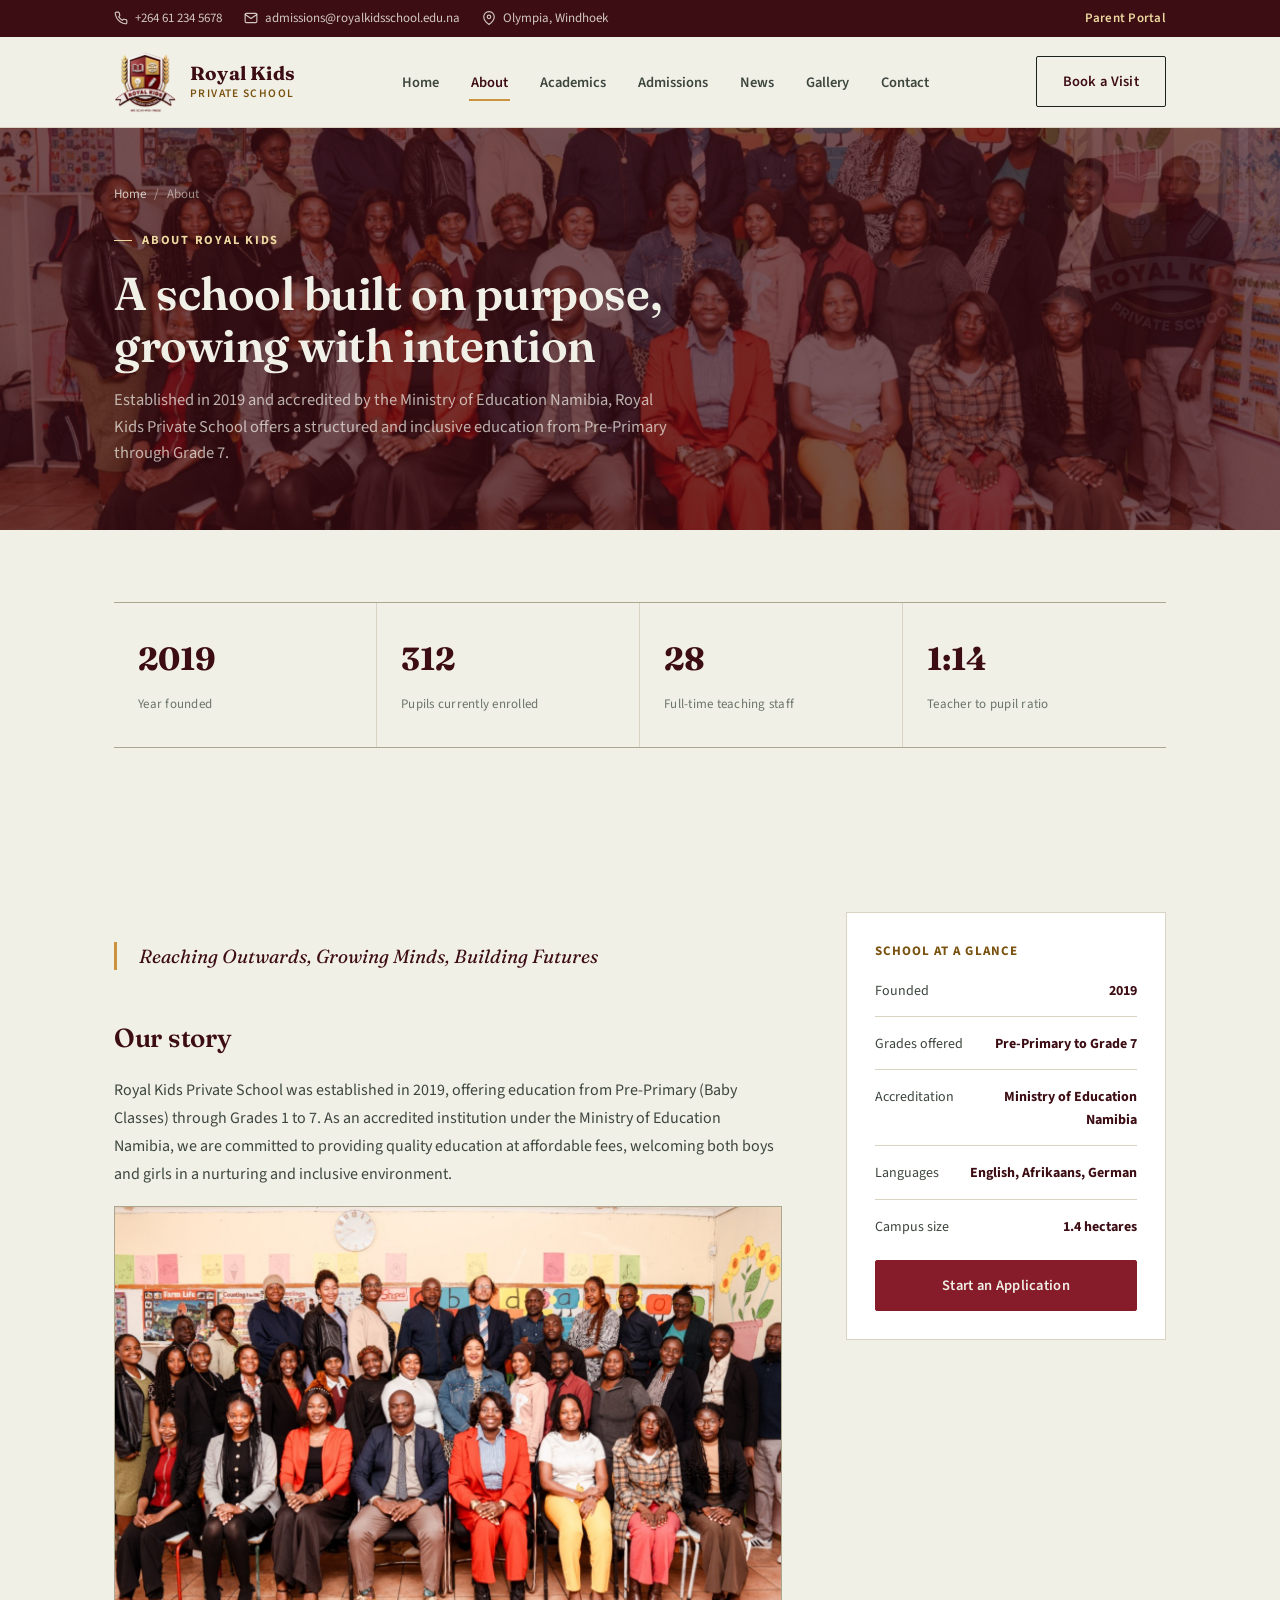
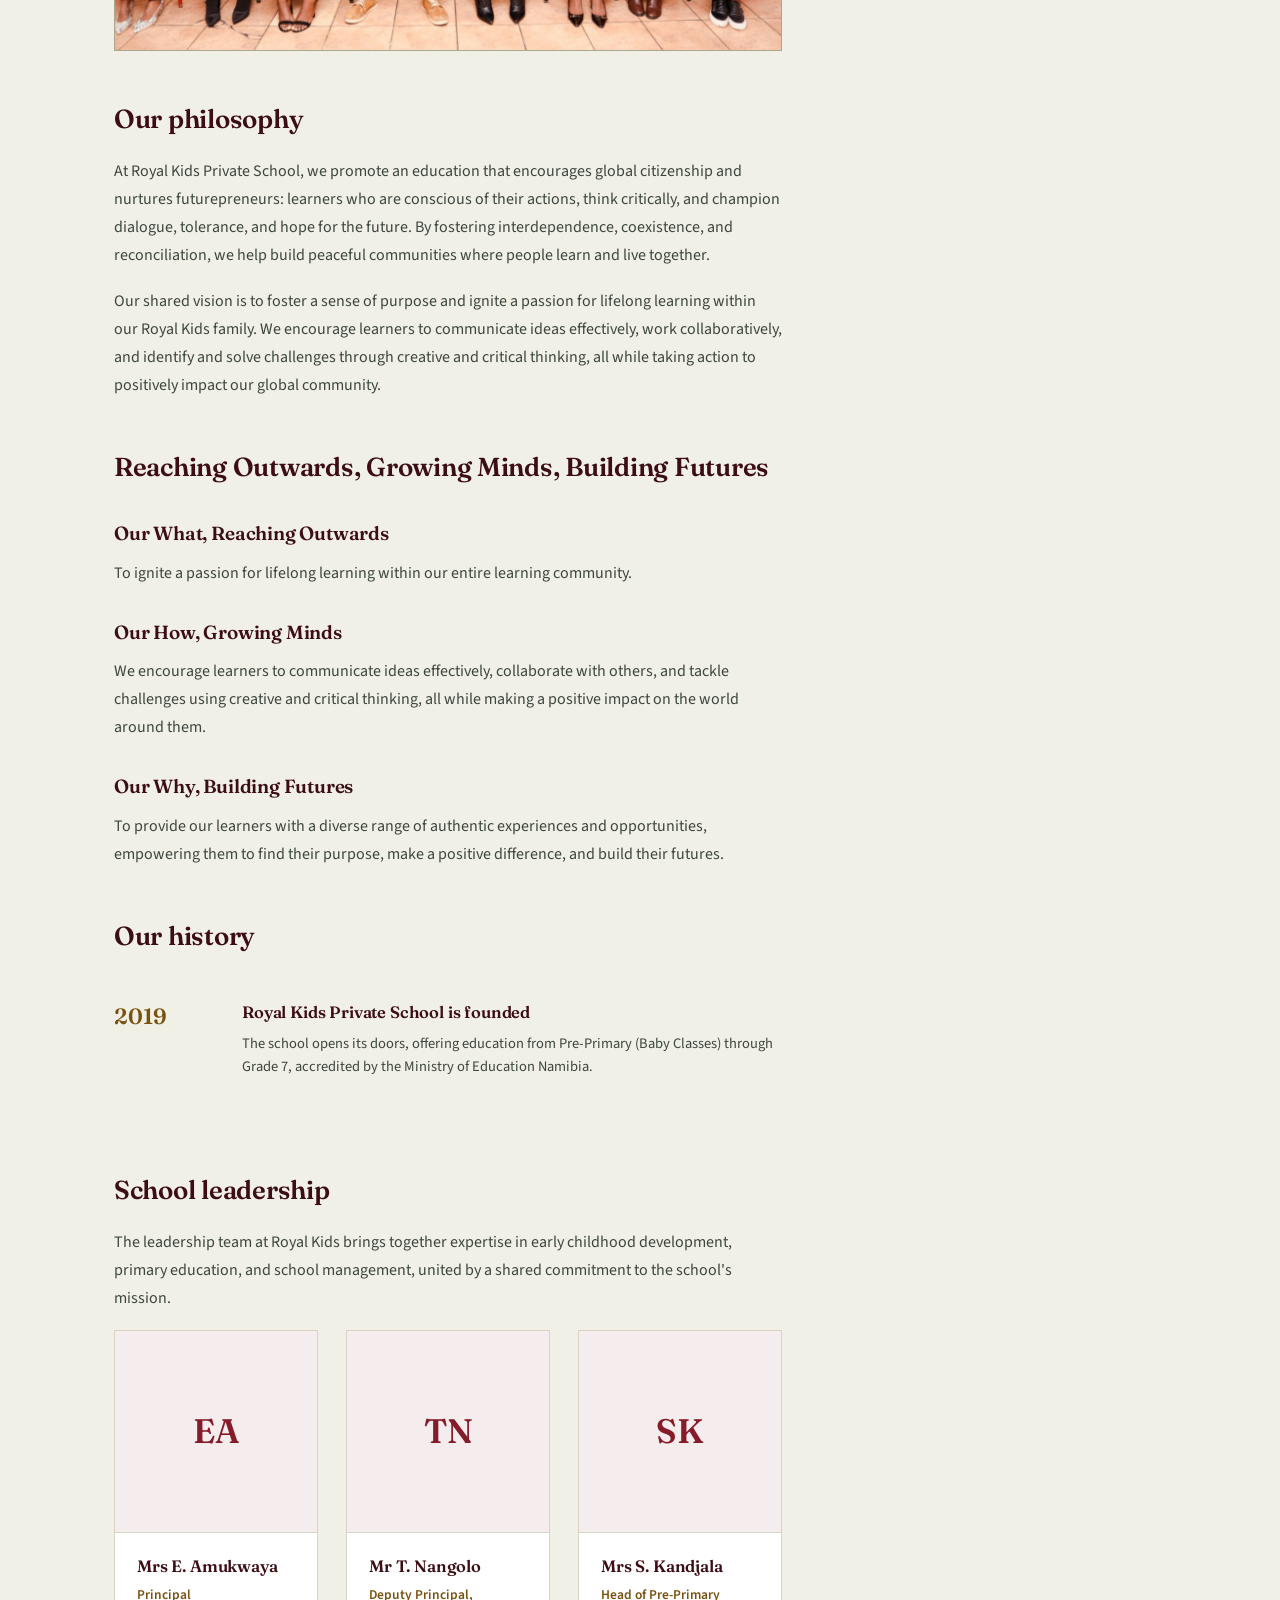
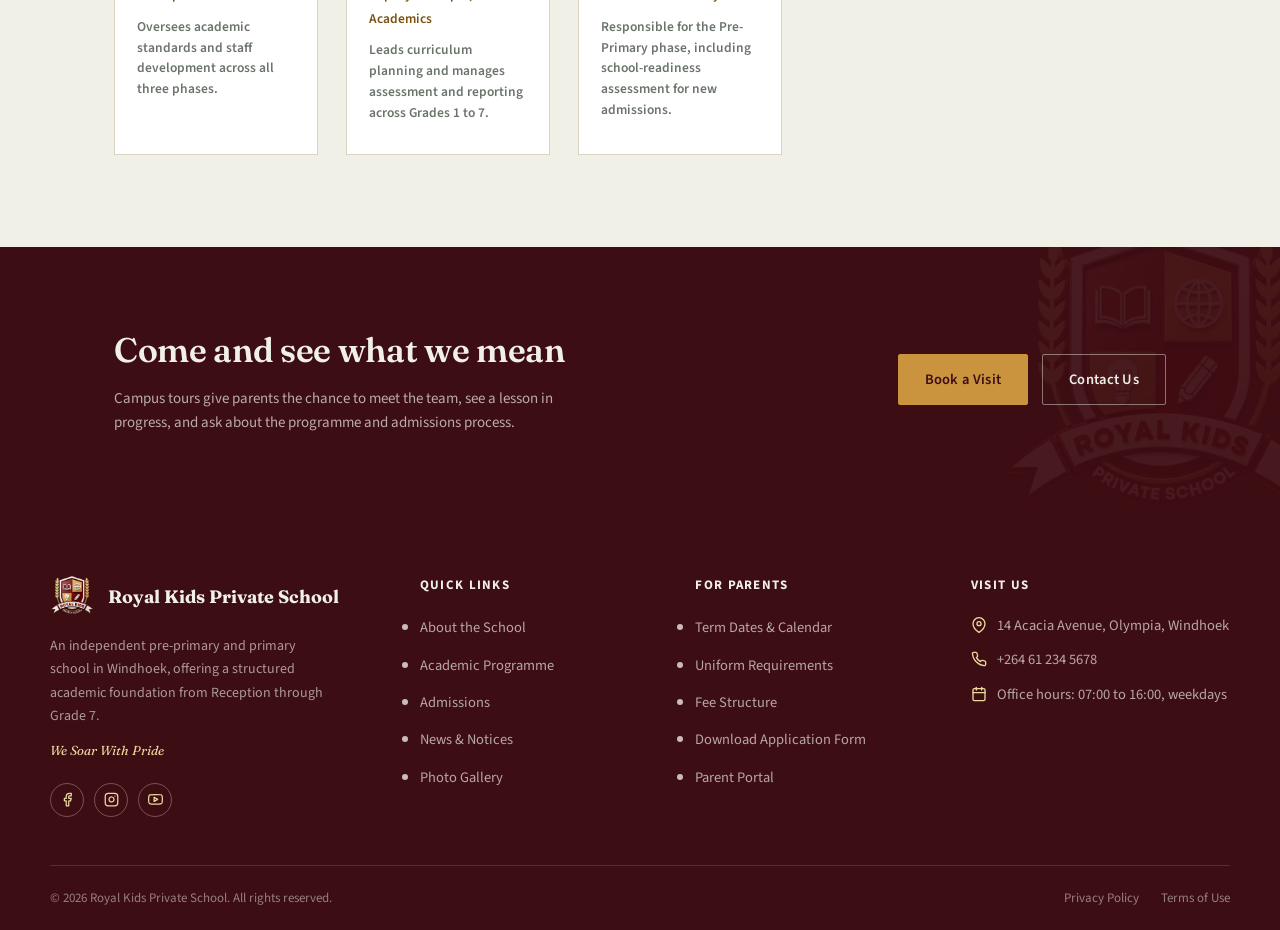
==== commit 59d5ec77: "feat(admissions): add downloadable 2027 application form site-wide Adds the application form as a do" ====
--- a/pages/about.html
+++ b/pages/about.html
@@ -256,6 +256,7 @@
         <li><a href="#">Term Dates &amp; Calendar</a></li>
         <li><a href="#">Uniform Requirements</a></li>
         <li><a href="#">Fee Structure</a></li>
+        <li><a href="../documents/royal-kids-2027-application-form.pdf" download>Download Application Form</a></li>
         <li><a href="#">Parent Portal</a></li>
       </ul>
     </div>
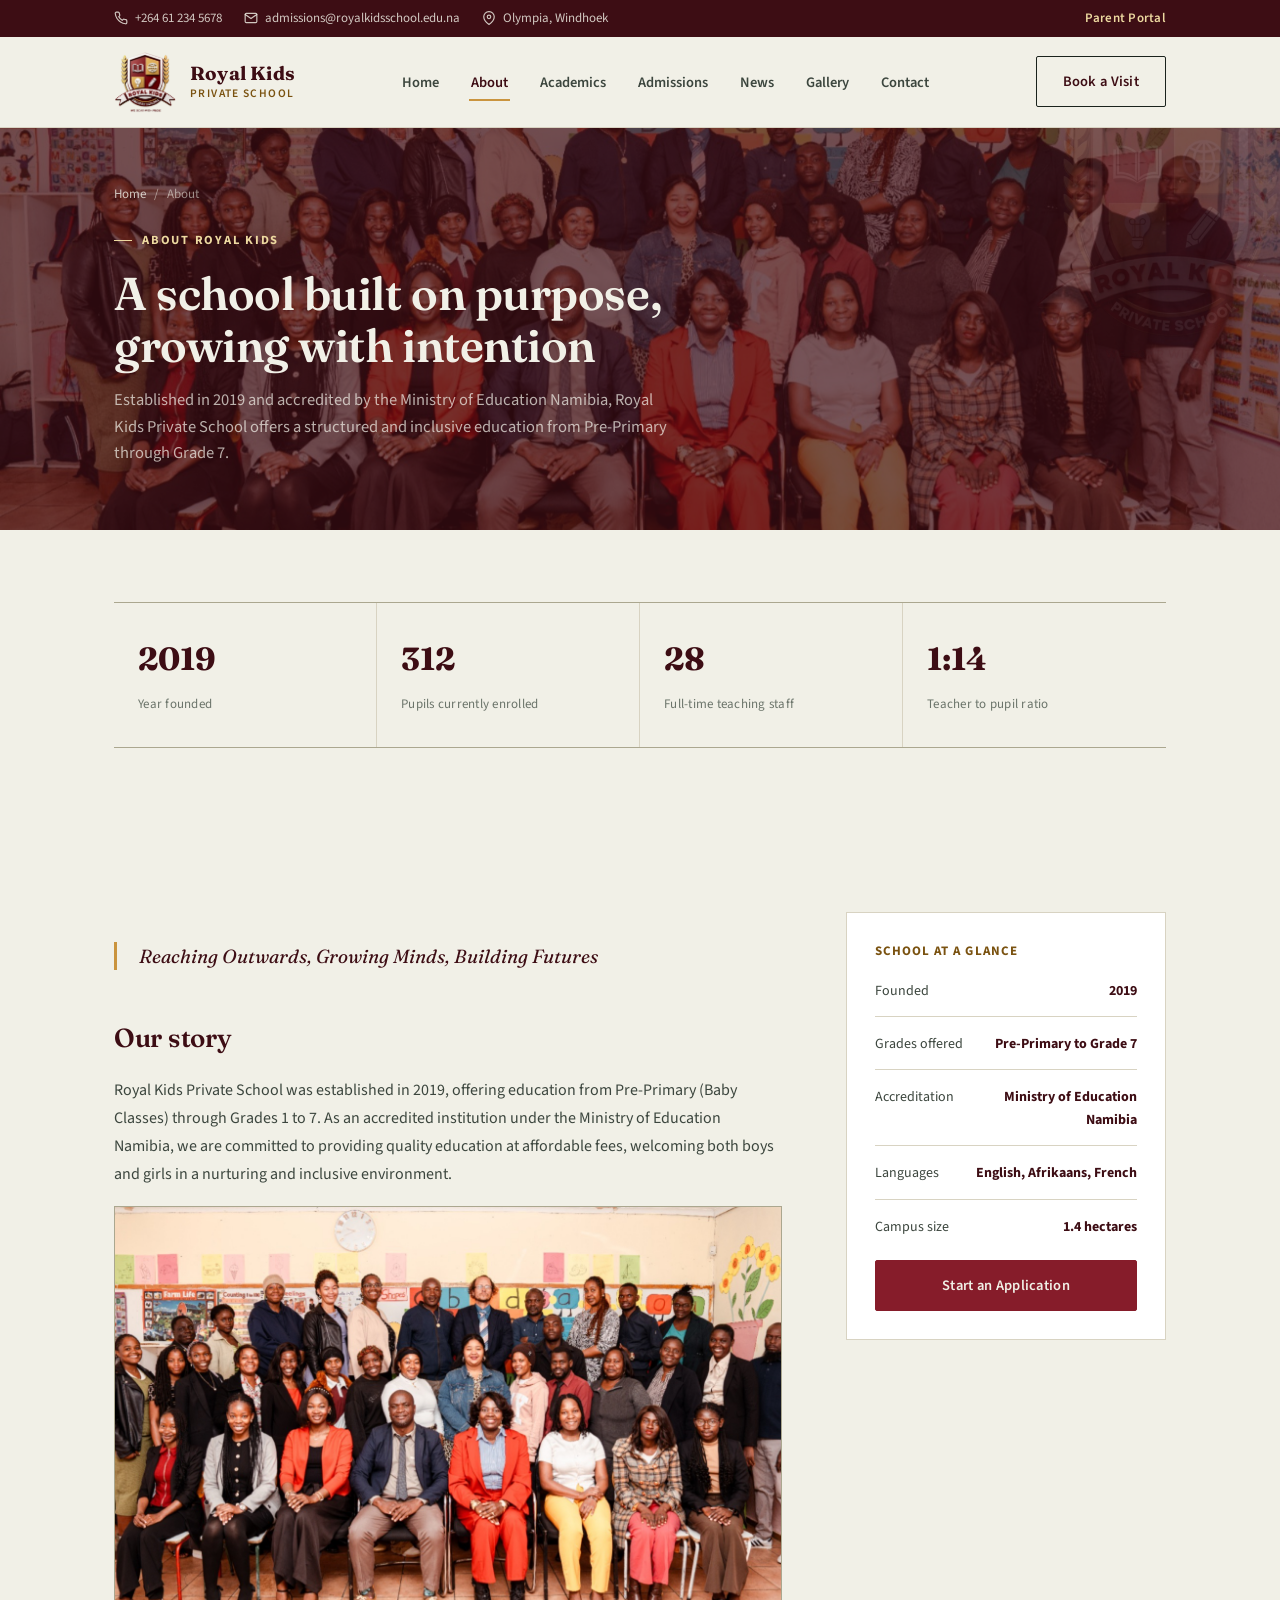
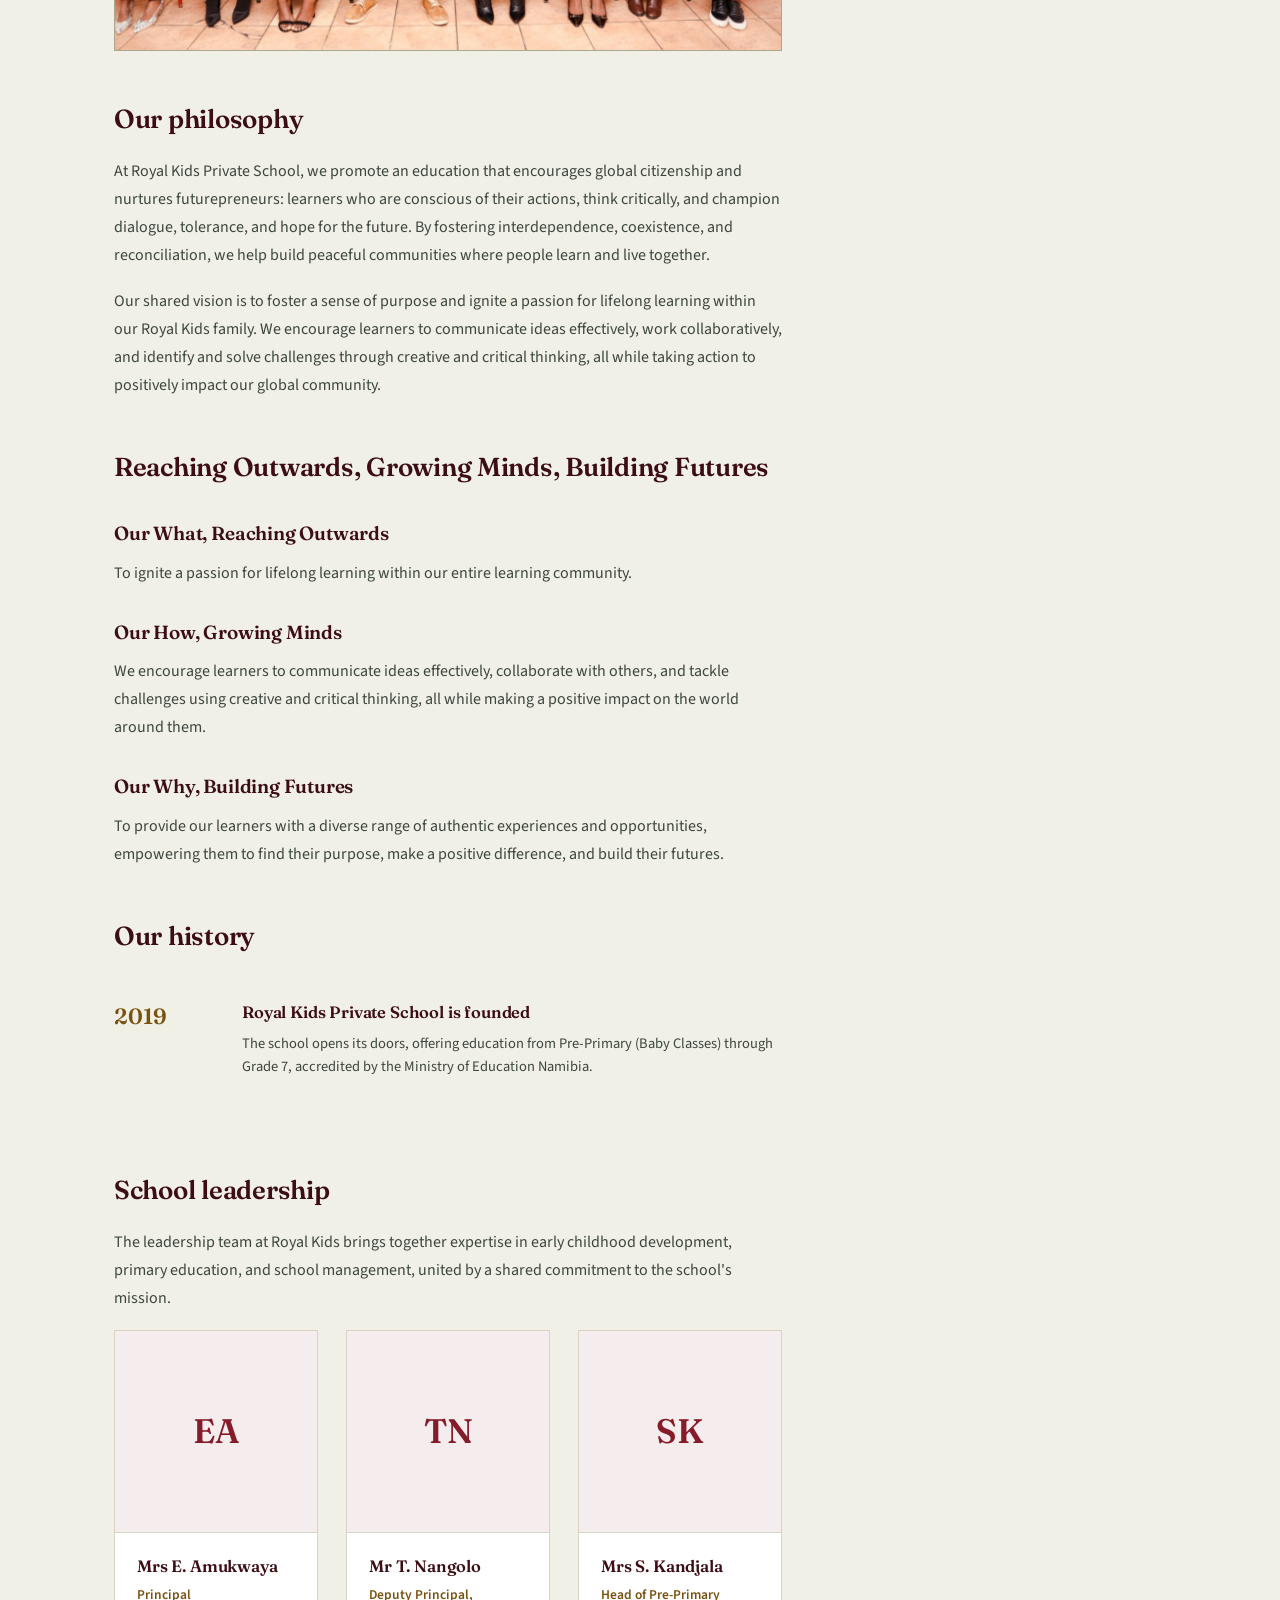
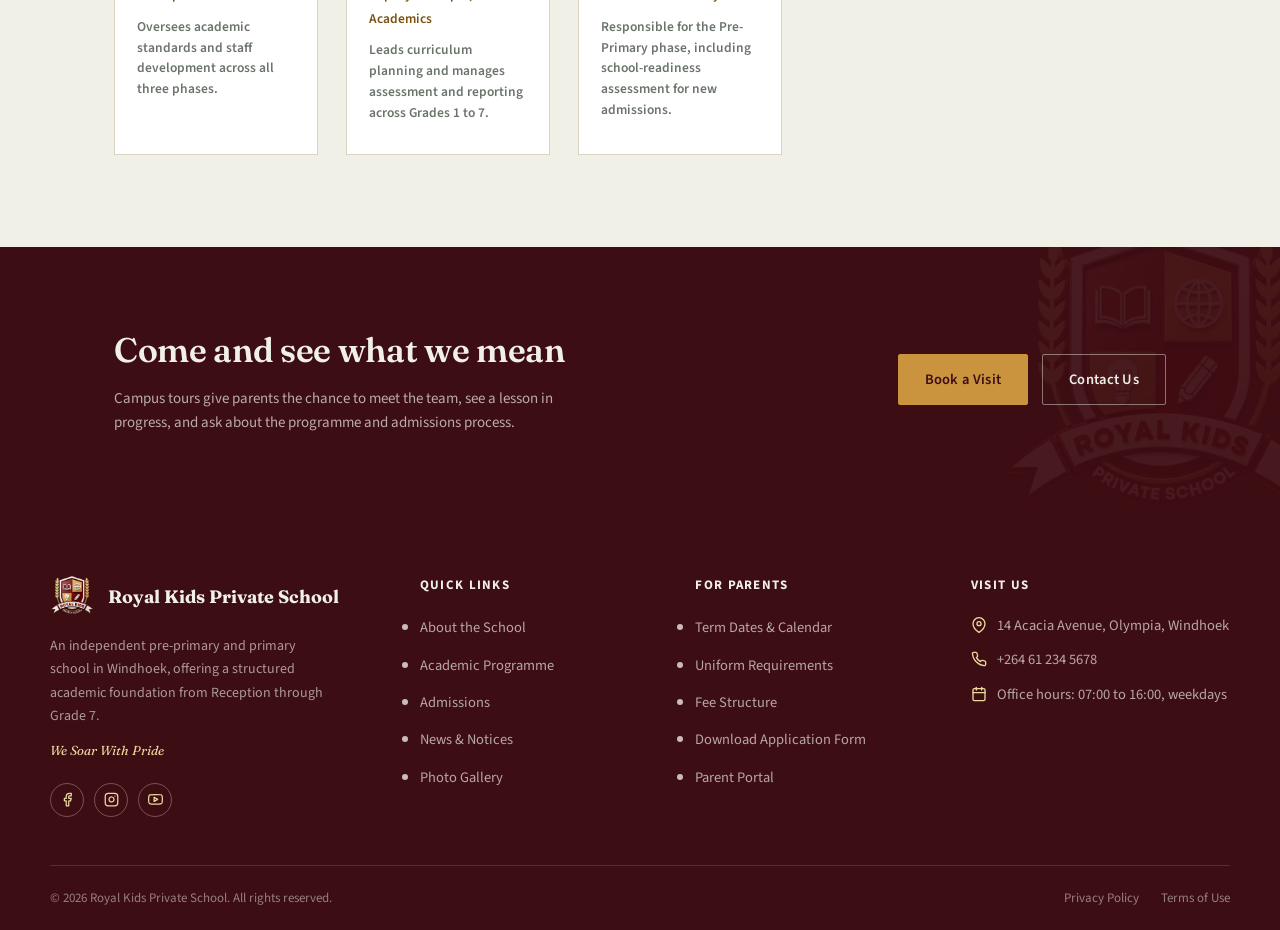
==== commit 51cf1252: "feat(academics): update curriculum to real Lower/Upper Primary subjects Renames Junior/Senior Primar" ====
--- a/pages/about.html
+++ b/pages/about.html
@@ -194,16 +194,15 @@
 
         <aside class="side-card">
           <h4>School at a glance</h4>
-          <!-- PLACEHOLDER: confirm languages of instruction and campus size with school before publishing -->
+          <!-- PLACEHOLDER: confirm campus size with school before publishing -->
           <div class="side-card-list">
             <div class="side-card-item"><span>Founded</span><span>2019</span></div>
             <div class="side-card-item"><span>Grades offered</span><span>Pre-Primary to Grade 7</span></div>
             <div class="side-card-item"><span>Accreditation</span><span>Ministry of Education Namibia</span></div>
-            <div class="side-card-item"><span>Languages</span><span>English, Afrikaans, German</span></div>
+            <div class="side-card-item"><span>Languages</span><span>English, Afrikaans, French</span></div>
             <div class="side-card-item"><span>Campus size</span><span>1.4 hectares</span></div>
           </div>
-          <!-- PLACEHOLDER: once a real application form PDF is available, update this link to point directly to the file -->
-          <a href="admissions.html" class="btn btn-primary">Start an Application</a>
+          <a href="../documents/royal-kids-2027-application-form.pdf" download class="btn btn-primary">Start an Application</a>
         </aside>
       </div>
     </div>
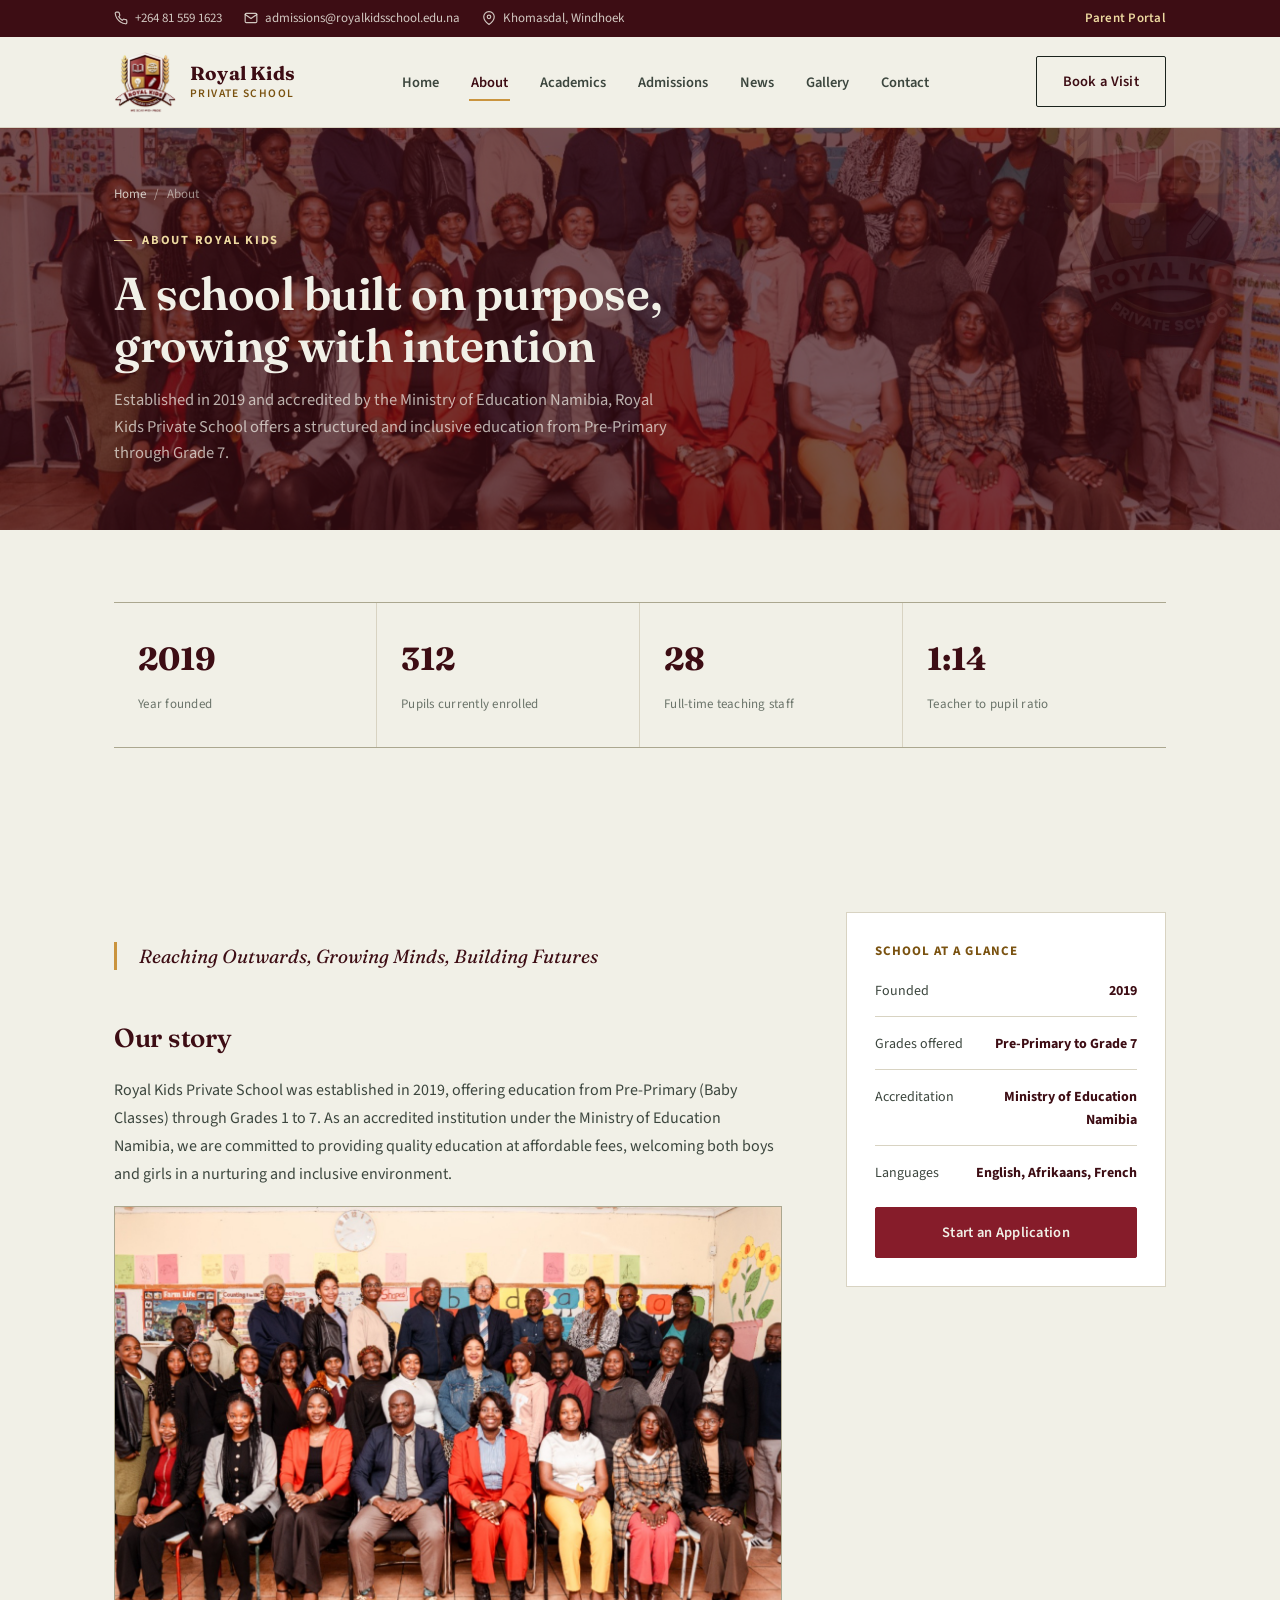
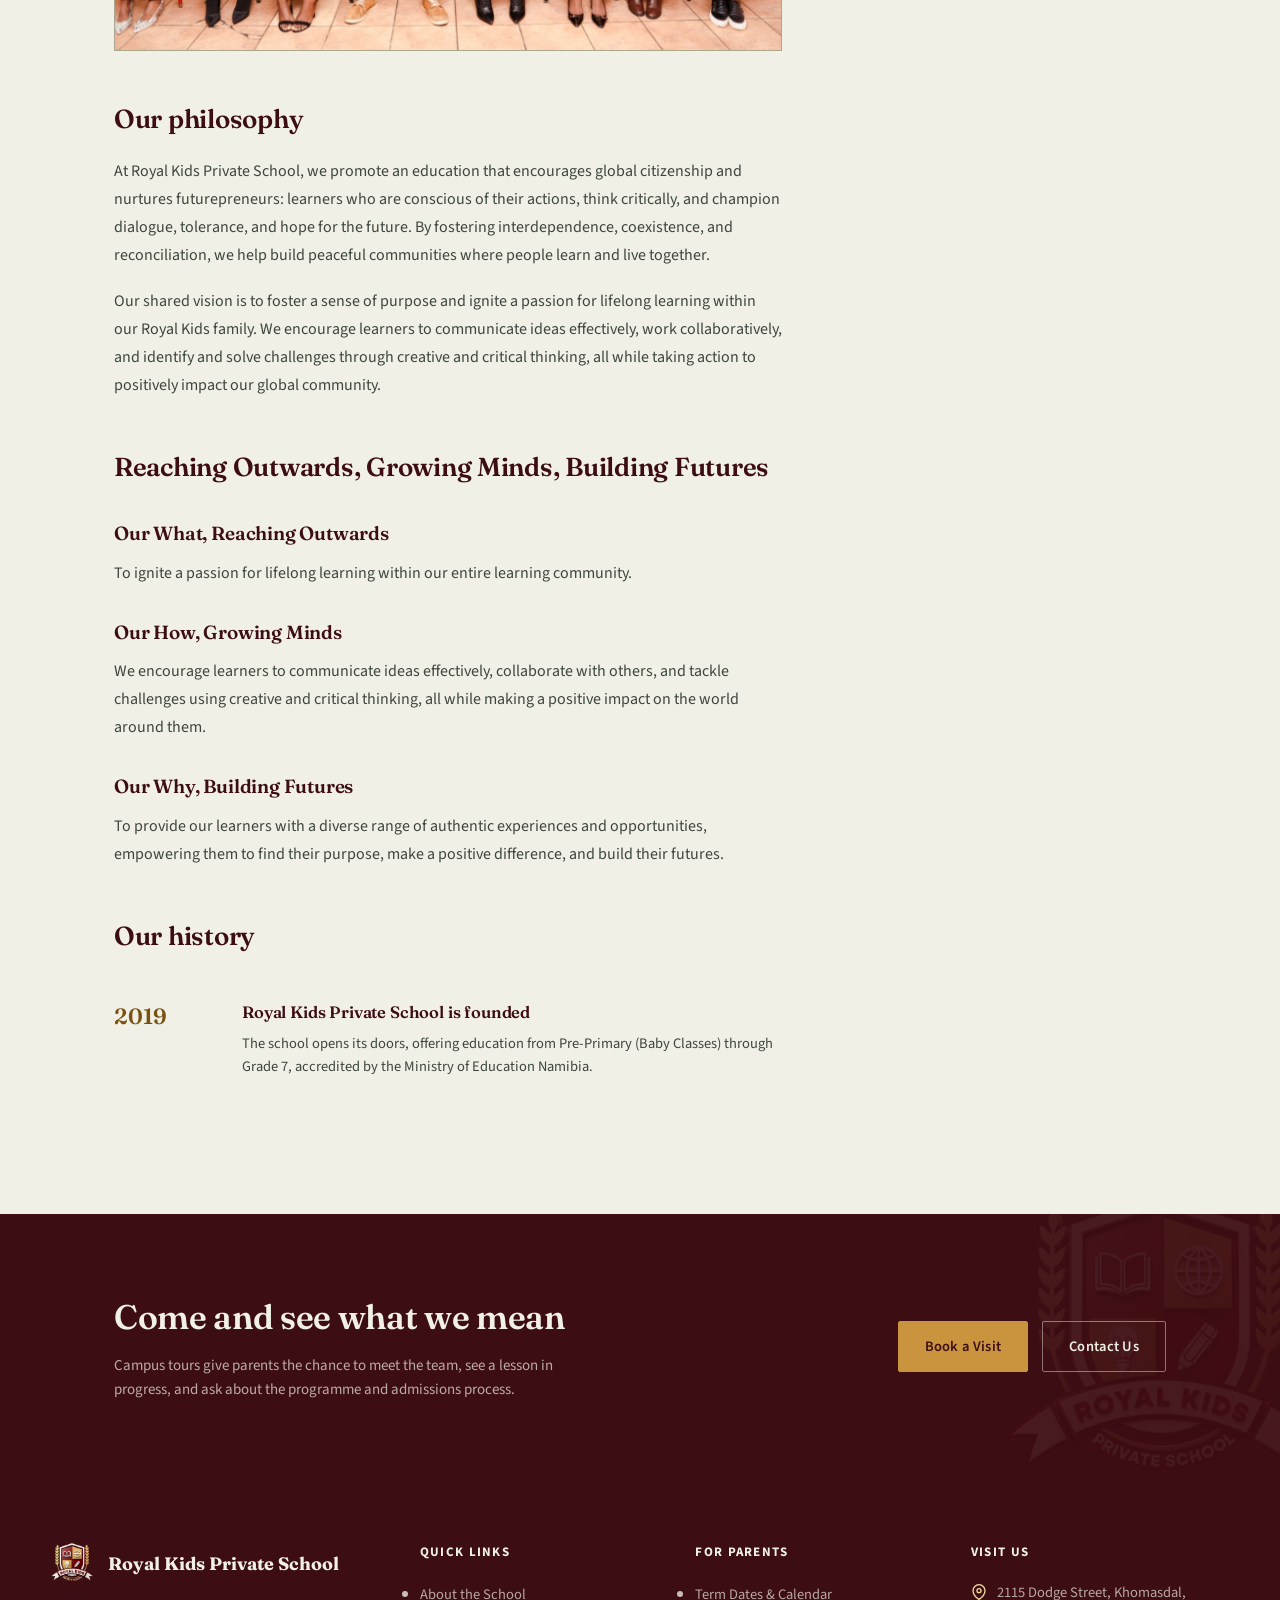
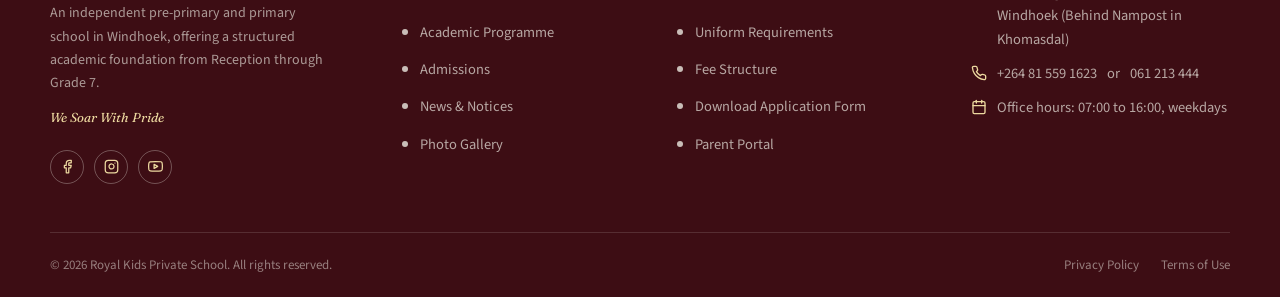
==== commit 42d58f42: "fix(content): apply school-provided factual corrections site-wide Remove campus size, two admission " ====
--- a/pages/about.html
+++ b/pages/about.html
@@ -18,9 +18,9 @@
 <div class="topbar">
   <div class="container">
     <div class="topbar-contact">
-      <a href="tel:+264612345678">
+      <a href="tel:+264815591623">
         <svg class="icon" viewBox="0 0 24 24" stroke-width="2" stroke-linecap="round" stroke-linejoin="round"><path d="M22 16.92v3a2 2 0 0 1-2.18 2 19.79 19.79 0 0 1-8.63-3.07 19.5 19.5 0 0 1-6-6 19.79 19.79 0 0 1-3.07-8.67A2 2 0 0 1 4.11 2h3a2 2 0 0 1 2 1.72c.127.96.361 1.903.7 2.81a2 2 0 0 1-.45 2.11L8.09 9.91a16 16 0 0 0 6 6l1.27-1.27a2 2 0 0 1 2.11-.45c.907.339 1.85.573 2.81.7A2 2 0 0 1 22 16.92z"/></svg>
-        +264 61 234 5678
+        +264 81 559 1623
       </a>
       <a href="mailto:admissions@royalkidsschool.edu.na">
         <svg class="icon" viewBox="0 0 24 24" stroke-width="2" stroke-linecap="round" stroke-linejoin="round"><path d="M4 4h16c1.1 0 2 .9 2 2v12c0 1.1-.9 2-2 2H4c-1.1 0-2-.9-2-2V6c0-1.1.9-2 2-2z"/><polyline points="22,6 12,13 2,6"/></svg>
@@ -28,7 +28,7 @@
       </a>
       <span>
         <svg class="icon" viewBox="0 0 24 24" stroke-width="2" stroke-linecap="round" stroke-linejoin="round"><path d="M21 10c0 7-9 13-9 13s-9-6-9-13a9 9 0 1 1 18 0z"/><circle cx="12" cy="10" r="3"/></svg>
-        Olympia, Windhoek
+        Khomasdal, Windhoek
       </span>
     </div>
     <div class="topbar-portal">
@@ -160,47 +160,15 @@
             </div>
             <!-- PLACEHOLDER: add further verified milestones here once confirmed with the school -->
           </div>
-
-          <!-- PLACEHOLDER: the names, roles, and biographical details in the leadership section below are placeholder content and must be replaced with real staff information confirmed by the school before publishing. -->
-          <h2>School leadership</h2>
-          <p>The leadership team at Royal Kids brings together expertise in early childhood development, primary education, and school management, united by a shared commitment to the school's mission.</p>
-          <div class="people-grid">
-            <div class="person-card">
-              <div class="person-portrait"><span>EA</span></div>
-              <div class="person-info">
-                <h4>Mrs E. Amukwaya</h4>
-                <p>Principal</p>
-                <p class="bio">Oversees academic standards and staff development across all three phases.</p>
-              </div>
-            </div>
-            <div class="person-card">
-              <div class="person-portrait"><span>TN</span></div>
-              <div class="person-info">
-                <h4>Mr T. Nangolo</h4>
-                <p>Deputy Principal, Academics</p>
-                <p class="bio">Leads curriculum planning and manages assessment and reporting across Grades 1 to 7.</p>
-              </div>
-            </div>
-            <div class="person-card">
-              <div class="person-portrait"><span>SK</span></div>
-              <div class="person-info">
-                <h4>Mrs S. Kandjala</h4>
-                <p>Head of Pre-Primary</p>
-                <p class="bio">Responsible for the Pre-Primary phase, including school-readiness assessment for new admissions.</p>
-              </div>
-            </div>
-          </div>
         </div>
 
         <aside class="side-card">
           <h4>School at a glance</h4>
-          <!-- PLACEHOLDER: confirm campus size with school before publishing -->
           <div class="side-card-list">
             <div class="side-card-item"><span>Founded</span><span>2019</span></div>
             <div class="side-card-item"><span>Grades offered</span><span>Pre-Primary to Grade 7</span></div>
             <div class="side-card-item"><span>Accreditation</span><span>Ministry of Education Namibia</span></div>
             <div class="side-card-item"><span>Languages</span><span>English, Afrikaans, French</span></div>
-            <div class="side-card-item"><span>Campus size</span><span>1.4 hectares</span></div>
           </div>
           <a href="../documents/royal-kids-2027-application-form.pdf" download class="btn btn-primary">Start an Application</a>
         </aside>
@@ -264,11 +232,11 @@
       <ul class="footer-contact">
         <li>
           <svg class="icon" viewBox="0 0 24 24" stroke-width="2" stroke-linecap="round" stroke-linejoin="round"><path d="M21 10c0 7-9 13-9 13s-9-6-9-13a9 9 0 1118 0z"/><circle cx="12" cy="10" r="3"/></svg>
-          14 Acacia Avenue, Olympia, Windhoek
+          2115 Dodge Street, Khomasdal, Windhoek (Behind Nampost in Khomasdal)
         </li>
         <li>
           <svg class="icon" viewBox="0 0 24 24" stroke-width="2" stroke-linecap="round" stroke-linejoin="round"><path d="M22 16.92v3a2 2 0 01-2.18 2 19.79 19.79 0 01-8.63-3.07 19.5 19.5 0 01-6-6 19.79 19.79 0 01-3.07-8.67A2 2 0 014.11 2h3a2 2 0 012 1.72c.127.96.361 1.903.7 2.81a2 2 0 01-.45 2.11L8.09 9.91a16 16 0 006 6l1.27-1.27a2 2 0 012.11-.45c.907.339 1.85.573 2.81.7A2 2 0 0122 16.92z"/></svg>
-          +264 61 234 5678
+          <a href="tel:+264815591623">+264 81 559 1623</a> or <a href="tel:+264612134444">061 213 444</a>
         </li>
         <li>
           <svg class="icon" viewBox="0 0 24 24" stroke-width="2" stroke-linecap="round" stroke-linejoin="round"><rect x="3" y="4" width="18" height="18" rx="2"/><line x1="16" y1="2" x2="16" y2="6"/><line x1="8" y1="2" x2="8" y2="6"/><line x1="3" y1="10" x2="21" y2="10"/></svg>
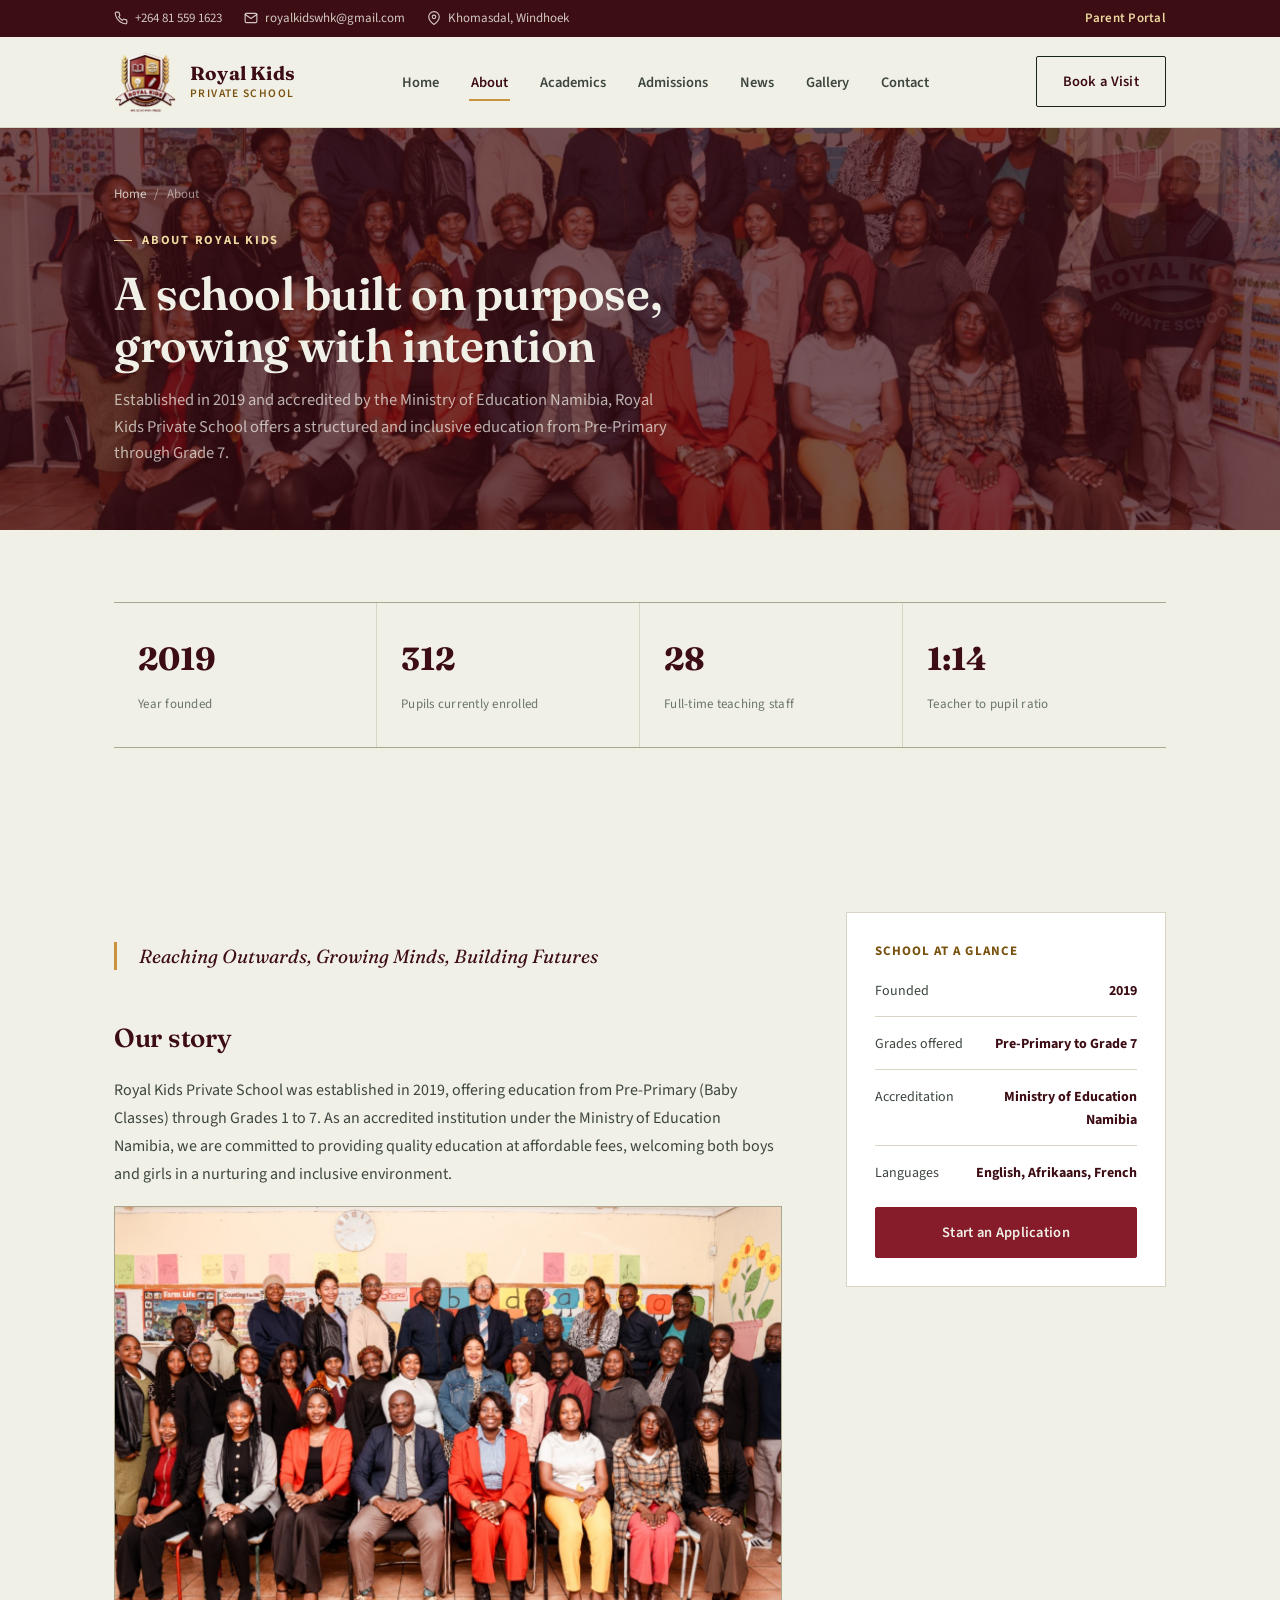
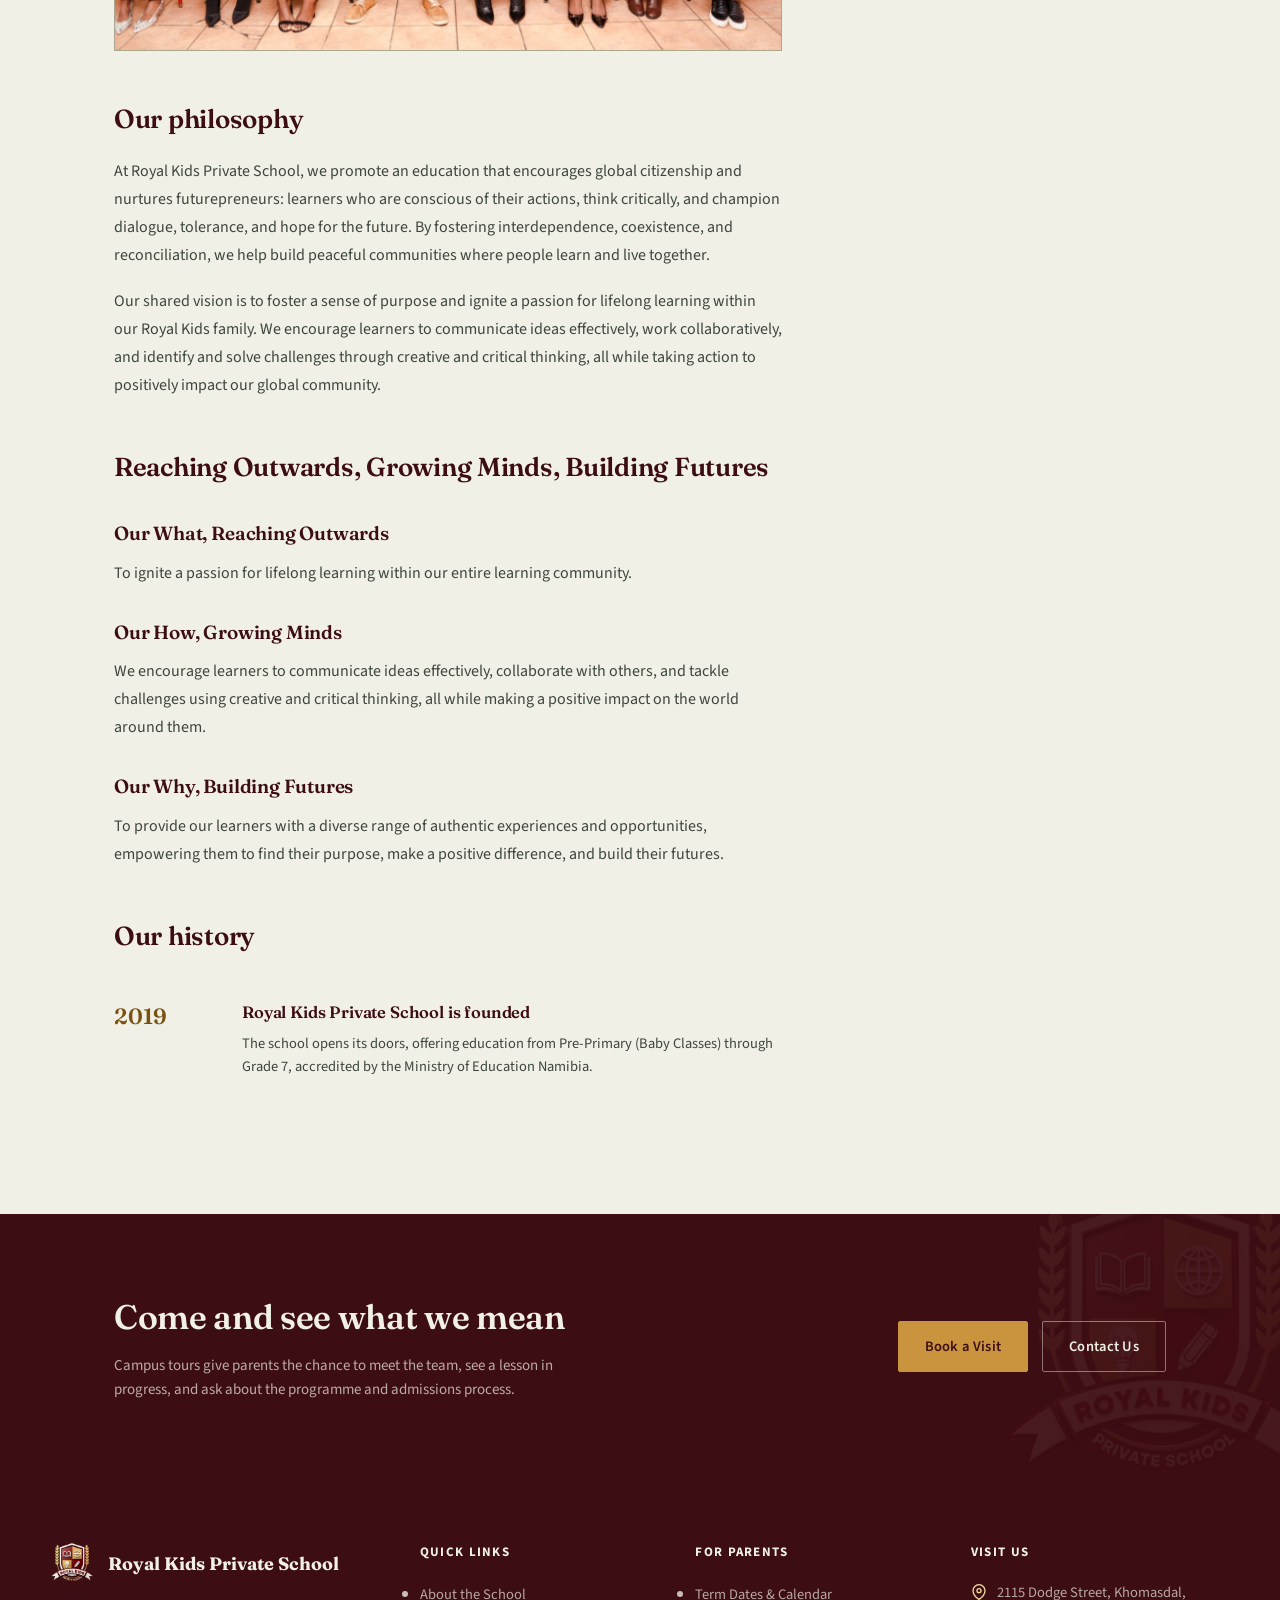
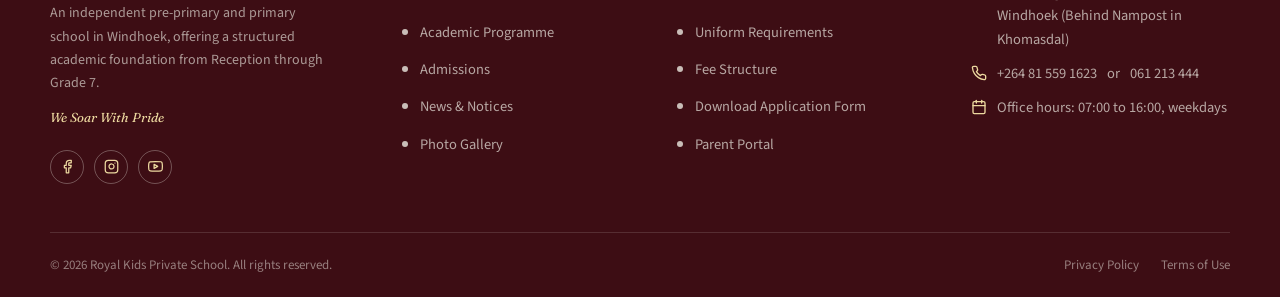
==== commit a852b092: "fix(content): use real school email royalkidswhk@gmail.com site-wide" ====
--- a/pages/about.html
+++ b/pages/about.html
@@ -22,9 +22,9 @@
         <svg class="icon" viewBox="0 0 24 24" stroke-width="2" stroke-linecap="round" stroke-linejoin="round"><path d="M22 16.92v3a2 2 0 0 1-2.18 2 19.79 19.79 0 0 1-8.63-3.07 19.5 19.5 0 0 1-6-6 19.79 19.79 0 0 1-3.07-8.67A2 2 0 0 1 4.11 2h3a2 2 0 0 1 2 1.72c.127.96.361 1.903.7 2.81a2 2 0 0 1-.45 2.11L8.09 9.91a16 16 0 0 0 6 6l1.27-1.27a2 2 0 0 1 2.11-.45c.907.339 1.85.573 2.81.7A2 2 0 0 1 22 16.92z"/></svg>
         +264 81 559 1623
       </a>
-      <a href="mailto:admissions@royalkidsschool.edu.na">
+      <a href="mailto:royalkidswhk@gmail.com">
         <svg class="icon" viewBox="0 0 24 24" stroke-width="2" stroke-linecap="round" stroke-linejoin="round"><path d="M4 4h16c1.1 0 2 .9 2 2v12c0 1.1-.9 2-2 2H4c-1.1 0-2-.9-2-2V6c0-1.1.9-2 2-2z"/><polyline points="22,6 12,13 2,6"/></svg>
-        admissions@royalkidsschool.edu.na
+        royalkidswhk@gmail.com
       </a>
       <span>
         <svg class="icon" viewBox="0 0 24 24" stroke-width="2" stroke-linecap="round" stroke-linejoin="round"><path d="M21 10c0 7-9 13-9 13s-9-6-9-13a9 9 0 1 1 18 0z"/><circle cx="12" cy="10" r="3"/></svg>
